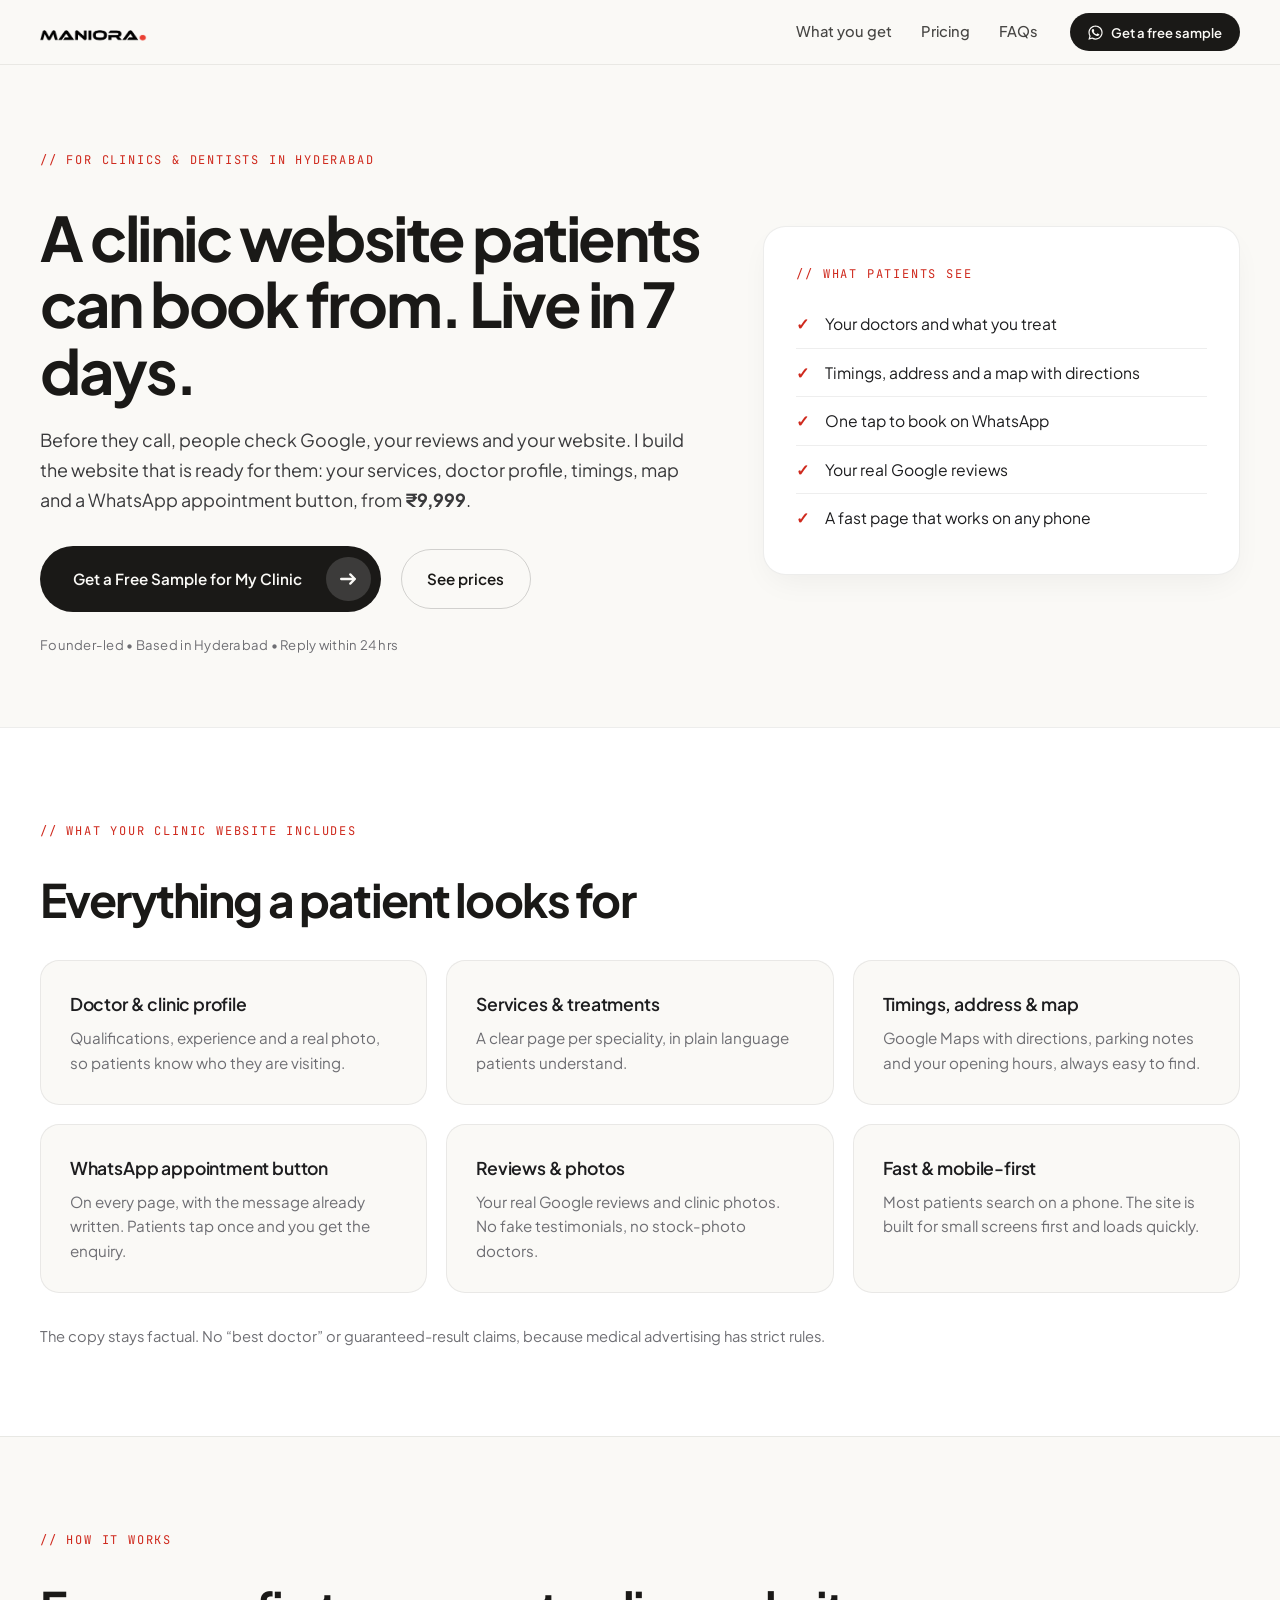
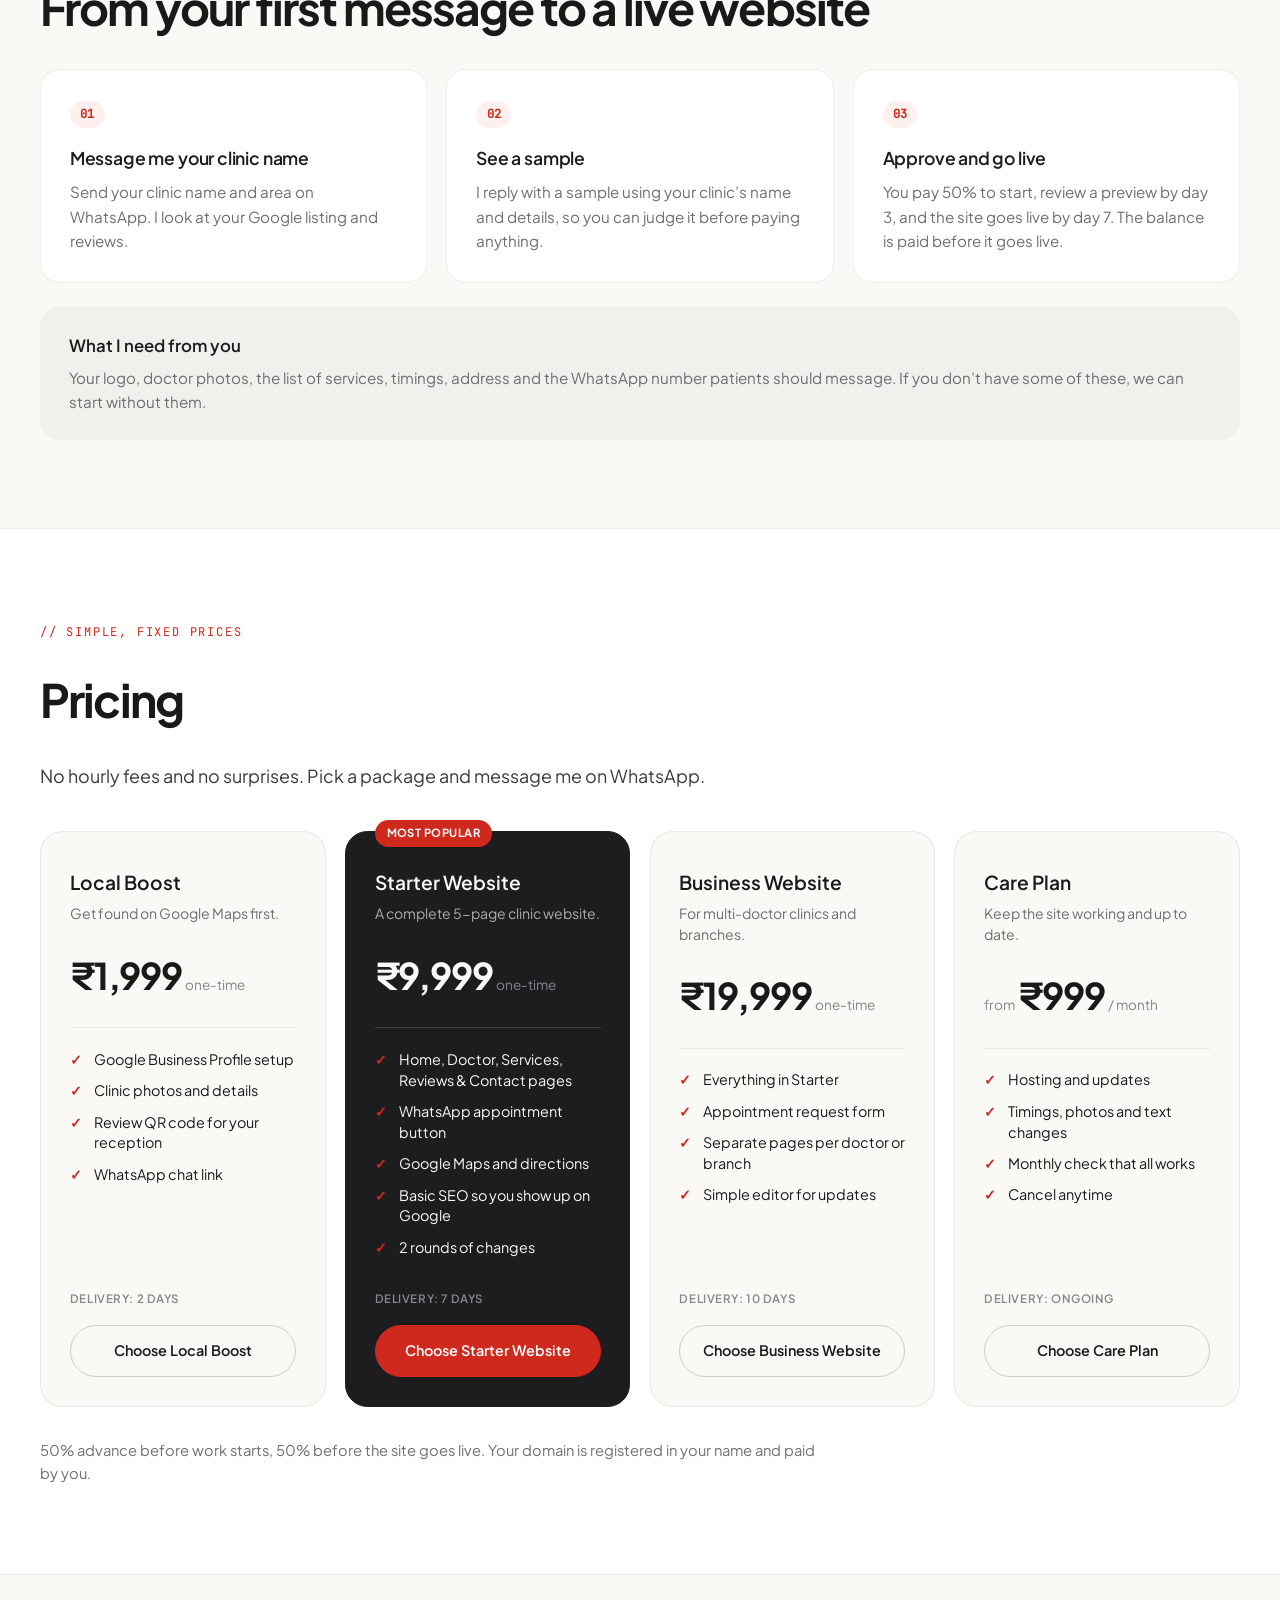
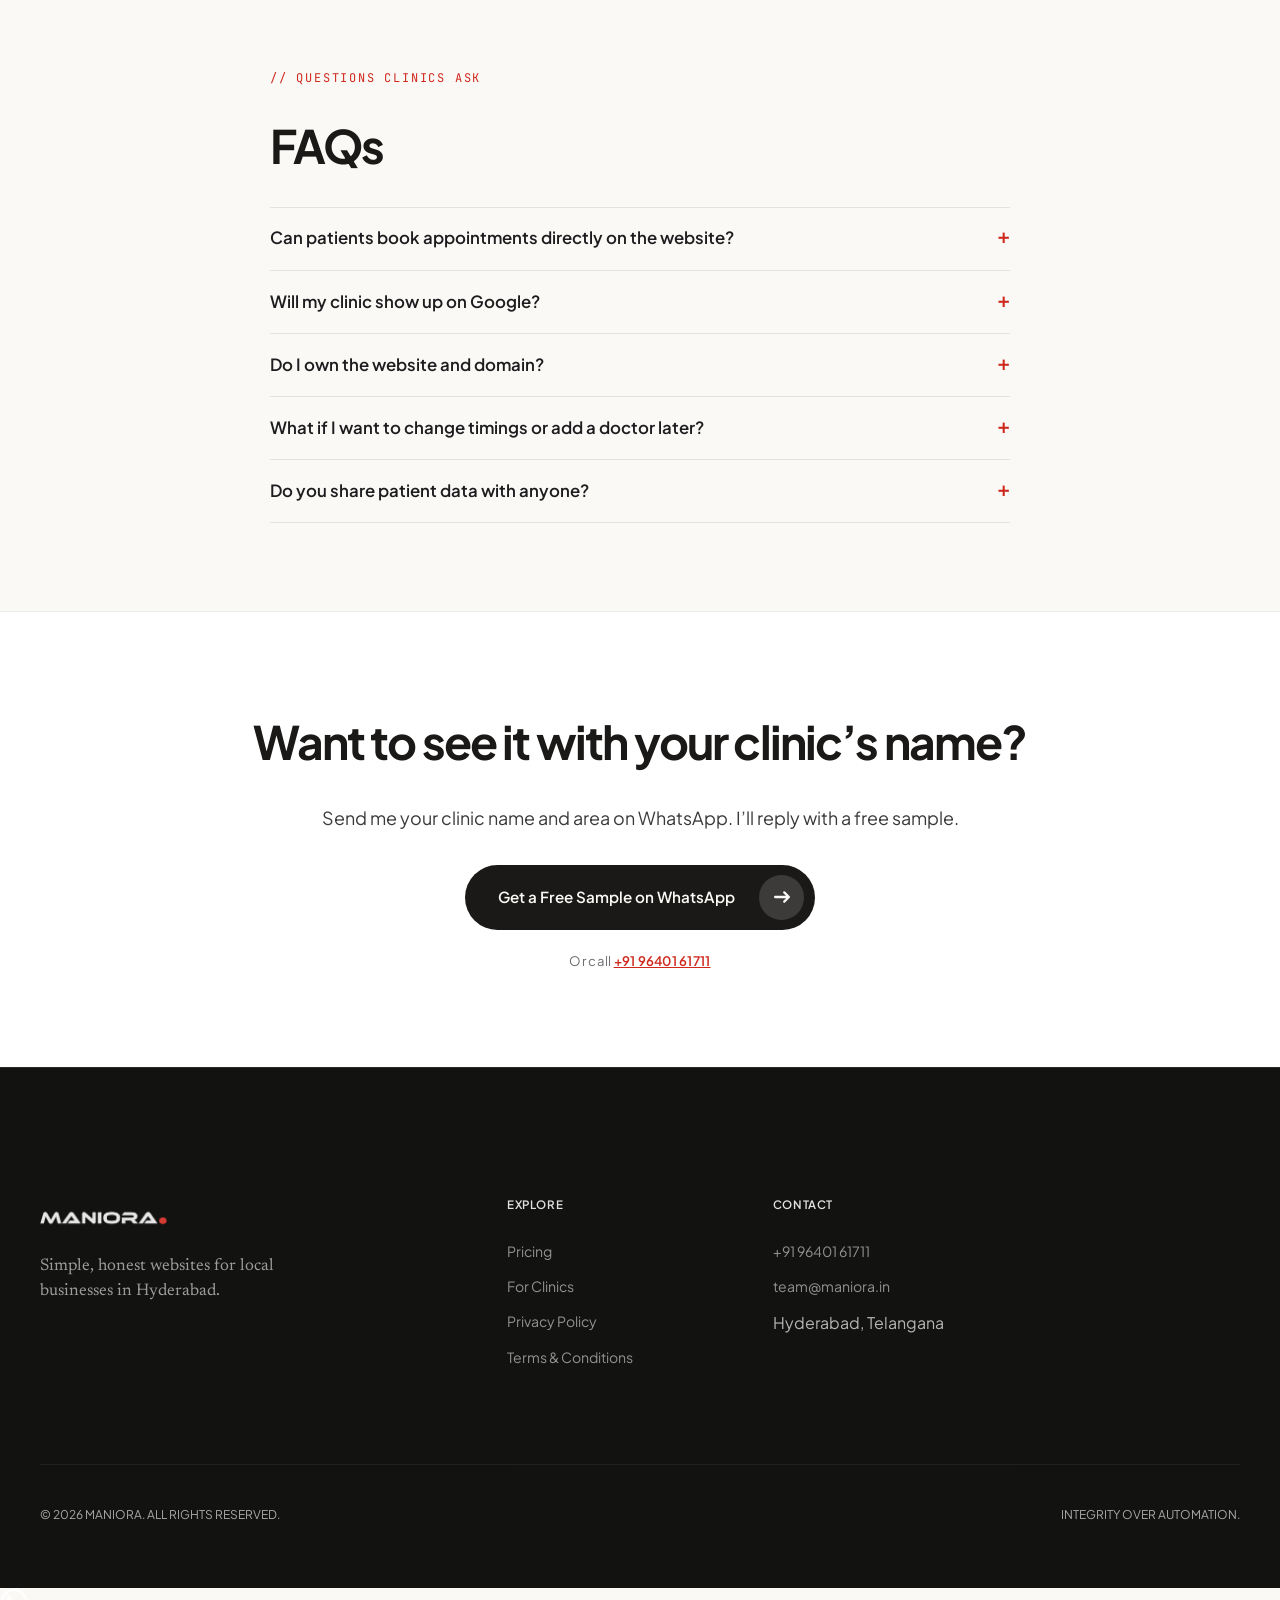
==== clinics/index.html @ dada93dd "Serve privacy, terms, clinics as folder pages so clean URLs work everywhere Co-Authored-By: Claude S" ====
<!DOCTYPE html>
<html lang="en">
<head>
    <meta charset="UTF-8">
    <meta name="viewport" content="width=device-width, initial-scale=1.0">
    <title>Website for Clinics &amp; Dentists in Hyderabad | Maniora</title>
    <meta name="description" content="Mobile-friendly clinic websites for Hyderabad doctors and dentists, live in 7 days from ₹9,999. Services, doctor profile, timings, Google Maps and a WhatsApp appointment button.">
    <meta name="robots" content="index, follow">
    <link rel="canonical" href="https://web.maniora.in/clinics/">
    <meta property="og:title" content="Website for Clinics &amp; Dentists in Hyderabad | Maniora">
    <meta property="og:description" content="Mobile-friendly clinic websites for Hyderabad doctors and dentists, live in 7 days from ₹9,999. Services, doctor profile, timings, Google Maps and a WhatsApp appointment button.">
    <meta property="og:type" content="website">
    <meta property="og:url" content="https://web.maniora.in/clinics/">
    <meta property="og:image" content="https://web.maniora.in/assets/og-image.jpg">
    <meta property="twitter:card" content="summary_large_image">
    <meta name="theme-color" content="#FAF9F6">
    <link rel="manifest" href="/manifest.json">
    <link rel="shortcut icon" href="/assets/favicon.ico" type="image/x-icon">
    <link rel="preload" href="/assets/fonts/plus-jakarta-sans-700.woff2" as="font" type="font/woff2" crossorigin>
    <link rel="preload" href="/assets/fonts/plus-jakarta-sans-400.woff2" as="font" type="font/woff2" crossorigin>
    <link rel="stylesheet" href="/styles.css">

    <!-- Google Tag Manager -->
    <script>(function(w,d,s,l,i){w[l]=w[l]||[];w[l].push({'gtm.start':
    new Date().getTime(),event:'gtm.js'});var f=d.getElementsByTagName(s)[0],
    j=d.createElement(s),dl=l!='dataLayer'?'&l='+l:'';j.async=true;j.src=
    'https://www.googletagmanager.com/gtm.js?id='+i+dl;f.parentNode.insertBefore(j,f);
    })(window,document,'script','dataLayer','GTM-N938F8NB');</script>
    <!-- End Google Tag Manager -->
</head>
<body>
    <!-- Google Tag Manager (noscript) -->
    <noscript><iframe src="https://www.googletagmanager.com/ns.html?id=GTM-N938F8NB"
    height="0" width="0" style="display:none;visibility:hidden"></iframe></noscript>
    <!-- End Google Tag Manager (noscript) -->
    <header class="pg-header">
        <div class="container pg-header-inner">
            <a href="/" class="brand-logo" aria-label="Maniora Homepage"><img src="/assets/logo1.webp" alt="Maniora" class="nav-logo-img" width="130" height="37"></a>
            <nav class="pg-header-links" aria-label="Page"><a href="#includes">What you get</a><a href="#pricing">Pricing</a><a href="#faq">FAQs</a></nav>
            <a href="https://wa.me/919640161711?text=Hi%20Mani%2C%20I%20run%20a%20clinic%20in%20Hyderabad%20and%20I%27d%20like%20a%20free%20sample%20website%20for%20it.%20Clinic%20name%20and%20area%3A%20" target="_blank" rel="noopener" class="pg-wa-btn wa-track" data-wa-loc="header"><svg width="15" height="15" viewBox="0 0 24 24" fill="currentColor" aria-hidden="true"><path d="M17.47 14.38c-.3-.15-1.76-.87-2.03-.97-.27-.1-.47-.15-.67.15-.2.3-.77.97-.94 1.17-.17.2-.35.22-.65.07-.3-.15-1.26-.46-2.4-1.48-.89-.79-1.49-1.77-1.66-2.07-.17-.3-.02-.46.13-.61.13-.13.3-.35.45-.52.15-.17.2-.3.3-.5.1-.2.05-.37-.02-.52-.08-.15-.67-1.61-.92-2.21-.24-.58-.49-.5-.67-.51h-.57c-.2 0-.52.07-.79.37-.27.3-1.04 1.02-1.04 2.48s1.07 2.88 1.21 3.08c.15.2 2.1 3.2 5.08 4.49.71.31 1.26.49 1.69.63.71.23 1.36.2 1.87.12.57-.09 1.76-.72 2.01-1.41.25-.69.25-1.29.17-1.41-.07-.12-.27-.2-.57-.35zM12.05 21.5h-.01a9.4 9.4 0 0 1-4.79-1.31l-.34-.2-3.56.93.95-3.47-.22-.36a9.41 9.41 0 0 1-1.44-5.02c0-5.2 4.23-9.43 9.44-9.43 2.52 0 4.89.98 6.67 2.77a9.37 9.37 0 0 1 2.76 6.67c0 5.2-4.24 9.43-9.44 9.43zm8.03-17.46A11.27 11.27 0 0 0 12.05.72C5.8.72.71 5.8.71 12.06c0 2 .52 3.95 1.52 5.67L.62 23.6l6.02-1.58a11.32 11.32 0 0 0 5.4 1.38h.01c6.25 0 11.34-5.09 11.34-11.34 0-3.03-1.18-5.88-3.31-8.02z"/></svg><span>Get a free sample</span></a>
        </div>
    </header>
    <main>
        <section class="pg-hero">
            <div class="container pg-hero-grid">
                <div>
                    <span class="mono-tag">// FOR CLINICS &amp; DENTISTS IN HYDERABAD</span>
                    <h1 class="display-title pg-h1">A clinic website patients can book from. Live in 7 days.</h1>
                    <p class="pg-lead">Before they call, people check Google, your reviews and your website. I build the website that is ready for them: your services, doctor profile, timings, map and a WhatsApp appointment button, from <strong>₹9,999</strong>.</p>
                    <div class="pg-cta-row">
                        <a href="https://wa.me/919640161711?text=Hi%20Mani%2C%20I%20run%20a%20clinic%20in%20Hyderabad%20and%20I%27d%20like%20a%20free%20sample%20website%20for%20it.%20Clinic%20name%20and%20area%3A%20" target="_blank" rel="noopener" class="btn-primary group wa-track" data-wa-loc="clinics-hero">
                            <span>Get a Free Sample for My Clinic</span>
                            <span class="btn-icon"><svg width="14" height="14" viewBox="0 0 14 14" fill="none" aria-hidden="true"><path d="M1 7H13M9 3L13 7L9 11" stroke="currentColor" stroke-width="2" stroke-linecap="round" stroke-linejoin="round"/></svg></span>
                        </a>
                        <a href="#pricing" class="btn-ghost">See prices</a>
                    </div>
                    <p class="pg-meta">Founder-led &bull; Based in Hyderabad &bull; Reply within 24 hrs</p>
                </div>
                <aside class="pg-hero-card" aria-label="What a patient sees">
                    <span class="mono-tag" style="margin-bottom: 1rem;">// WHAT PATIENTS SEE</span>
                    <ul class="pg-checks">
                        <li>Your doctors and what you treat</li>
                        <li>Timings, address and a map with directions</li>
                        <li>One tap to book on WhatsApp</li>
                        <li>Your real Google reviews</li>
                        <li>A fast page that works on any phone</li>
                    </ul>
                </aside>
            </div>
        </section>

        <section class="pg-section pg-white" id="includes">
            <div class="container">
                <span class="mono-tag">// WHAT YOUR CLINIC WEBSITE INCLUDES</span>
                <h2 class="display-title pg-h2">Everything a patient looks for</h2>
                <div class="pg-grid">
                    <div class="pg-card"><h3>Doctor &amp; clinic profile</h3><p>Qualifications, experience and a real photo, so patients know who they are visiting.</p></div>
                    <div class="pg-card"><h3>Services &amp; treatments</h3><p>A clear page per speciality, in plain language patients understand.</p></div>
                    <div class="pg-card"><h3>Timings, address &amp; map</h3><p>Google Maps with directions, parking notes and your opening hours, always easy to find.</p></div>
                    <div class="pg-card"><h3>WhatsApp appointment button</h3><p>On every page, with the message already written. Patients tap once and you get the enquiry.</p></div>
                    <div class="pg-card"><h3>Reviews &amp; photos</h3><p>Your real Google reviews and clinic photos. No fake testimonials, no stock-photo doctors.</p></div>
                    <div class="pg-card"><h3>Fast &amp; mobile-first</h3><p>Most patients search on a phone. The site is built for small screens first and loads quickly.</p></div>
                </div>
                <p class="pg-note">The copy stays factual. No &ldquo;best doctor&rdquo; or guaranteed-result claims, because medical advertising has strict rules.</p>
            </div>
        </section>

        <section class="pg-section">
            <div class="container">
                <span class="mono-tag">// HOW IT WORKS</span>
                <h2 class="display-title pg-h2">From your first message to a live website</h2>
                <div class="pg-steps">
                    <div class="pg-step"><span class="pg-step-n">01</span><h3>Message me your clinic name</h3><p>Send your clinic name and area on WhatsApp. I look at your Google listing and reviews.</p></div>
                    <div class="pg-step"><span class="pg-step-n">02</span><h3>See a sample</h3><p>I reply with a sample using your clinic&rsquo;s name and details, so you can judge it before paying anything.</p></div>
                    <div class="pg-step"><span class="pg-step-n">03</span><h3>Approve and go live</h3><p>You pay 50% to start, review a preview by day 3, and the site goes live by day 7. The balance is paid before it goes live.</p></div>
                </div>
                <div class="pg-need">
                    <h3>What I need from you</h3>
                    <p>Your logo, doctor photos, the list of services, timings, address and the WhatsApp number patients should message. If you don&rsquo;t have some of these, we can start without them.</p>
                </div>
            </div>
        </section>

        <section class="pg-section pg-white" id="pricing">
            <div class="container">
                <span class="mono-tag">// SIMPLE, FIXED PRICES</span>
                <h2 class="display-title pg-h2">Pricing</h2>
                <p class="pg-lead" style="max-width: 60ch;">No hourly fees and no surprises. Pick a package and message me on WhatsApp.</p>
                <div class="price-grid" style="margin-top: 2.5rem;">
                    <div class="price-card">
                        <h3 class="price-name">Local Boost</h3>
                        <p class="price-tag">Get found on Google Maps first.</p>
                        <div class="price-amount"><span class="price-num">₹1,999</span> <span class="price-per">one-time</span></div>
                        <ul class="price-list"><li>Google Business Profile setup</li><li>Clinic photos and details</li><li>Review QR code for your reception</li><li>WhatsApp chat link</li></ul>
                        <span class="price-delivery">Delivery: 2 days</span>
                        <a href="https://wa.me/919640161711?text=Hi%20Mani%2C%20I%20run%20a%20clinic%20in%20Hyderabad%20and%20I%27m%20interested%20in%20the%20Local%20Boost%20%28%E2%82%B91%2C999%29.%20Clinic%20name%20and%20area%3A%20" target="_blank" rel="noopener" class="price-btn wa-track" data-wa-loc="clinics-local-boost">Choose Local Boost</a>
                    </div>
                    <div class="price-card price-card--hot">
                        <span class="price-badge">Most popular</span><h3 class="price-name">Starter Website</h3>
                        <p class="price-tag">A complete 5-page clinic website.</p>
                        <div class="price-amount"><span class="price-num">₹9,999</span> <span class="price-per">one-time</span></div>
                        <ul class="price-list"><li>Home, Doctor, Services, Reviews &amp; Contact pages</li><li>WhatsApp appointment button</li><li>Google Maps and directions</li><li>Basic SEO so you show up on Google</li><li>2 rounds of changes</li></ul>
                        <span class="price-delivery">Delivery: 7 days</span>
                        <a href="https://wa.me/919640161711?text=Hi%20Mani%2C%20I%20run%20a%20clinic%20in%20Hyderabad%20and%20I%27m%20interested%20in%20the%20Starter%20Website%20%28%E2%82%B99%2C999%29.%20Clinic%20name%20and%20area%3A%20" target="_blank" rel="noopener" class="price-btn wa-track" data-wa-loc="clinics-starter-website">Choose Starter Website</a>
                    </div>
                    <div class="price-card">
                        <h3 class="price-name">Business Website</h3>
                        <p class="price-tag">For multi-doctor clinics and branches.</p>
                        <div class="price-amount"><span class="price-num">₹19,999</span> <span class="price-per">one-time</span></div>
                        <ul class="price-list"><li>Everything in Starter</li><li>Appointment request form</li><li>Separate pages per doctor or branch</li><li>Simple editor for updates</li></ul>
                        <span class="price-delivery">Delivery: 10 days</span>
                        <a href="https://wa.me/919640161711?text=Hi%20Mani%2C%20I%20run%20a%20clinic%20in%20Hyderabad%20and%20I%27m%20interested%20in%20the%20Business%20Website%20%28%E2%82%B919%2C999%29.%20Clinic%20name%20and%20area%3A%20" target="_blank" rel="noopener" class="price-btn wa-track" data-wa-loc="clinics-business-website">Choose Business Website</a>
                    </div>
                    <div class="price-card">
                        <h3 class="price-name">Care Plan</h3>
                        <p class="price-tag">Keep the site working and up to date.</p>
                        <div class="price-amount"><span class="price-from">from</span> <span class="price-num">₹999</span> <span class="price-per">/ month</span></div>
                        <ul class="price-list"><li>Hosting and updates</li><li>Timings, photos and text changes</li><li>Monthly check that all works</li><li>Cancel anytime</li></ul>
                        <span class="price-delivery">Delivery: Ongoing</span>
                        <a href="https://wa.me/919640161711?text=Hi%20Mani%2C%20I%20run%20a%20clinic%20in%20Hyderabad%20and%20I%27m%20interested%20in%20the%20Care%20Plan%20%28%E2%82%B9999%29.%20Clinic%20name%20and%20area%3A%20" target="_blank" rel="noopener" class="price-btn wa-track" data-wa-loc="clinics-care-plan">Choose Care Plan</a>
                    </div>
                </div>
                <p class="pg-note">50% advance before work starts, 50% before the site goes live. Your domain is registered in your name and paid by you.</p>
            </div>
        </section>

        <section class="pg-section" id="faq">
            <div class="container pg-faq-wrap">
                <span class="mono-tag">// QUESTIONS CLINICS ASK</span>
                <h2 class="display-title pg-h2">FAQs</h2>
                <details class="pg-faq"><summary>Can patients book appointments directly on the website?</summary><p>Every package has a WhatsApp appointment button, so patients can message you in one tap. The Business Website also has an appointment request form that sends you the details.</p></details>
                <details class="pg-faq"><summary>Will my clinic show up on Google?</summary><p>The site includes basic SEO and links to your Google Business Profile, which helps. I can&rsquo;t promise a particular ranking, because nobody honestly can.</p></details>
                <details class="pg-faq"><summary>Do I own the website and domain?</summary><p>Yes. The domain is registered in your name, and you own the website content and finished files after full payment.</p></details>
                <details class="pg-faq"><summary>What if I want to change timings or add a doctor later?</summary><p>Small changes are covered by the Care Plan from ₹999 a month. You can also ask for one-off changes, which are quoted upfront.</p></details>
                <details class="pg-faq"><summary>Do you share patient data with anyone?</summary><p>The website doesn&rsquo;t collect patient health information. Appointment messages go to your own WhatsApp. See the <a href="/privacy/">Privacy Policy</a> for details.</p></details>
            </div>
        </section>

        <section class="pg-section pg-cta">
            <div class="container" style="text-align: center;">
                <h2 class="display-title pg-h2" style="margin-left: auto; margin-right: auto;">Want to see it with your clinic&rsquo;s name?</h2>
                <p class="pg-lead" style="margin: 0 auto 2rem auto; max-width: 52ch;">Send me your clinic name and area on WhatsApp. I&rsquo;ll reply with a free sample.</p>
                <a href="https://wa.me/919640161711?text=Hi%20Mani%2C%20I%20run%20a%20clinic%20in%20Hyderabad%20and%20I%27d%20like%20a%20free%20sample%20website%20for%20it.%20Clinic%20name%20and%20area%3A%20" target="_blank" rel="noopener" class="btn-primary group wa-track" data-wa-loc="clinics-bottom">
                    <span>Get a Free Sample on WhatsApp</span>
                    <span class="btn-icon"><svg width="14" height="14" viewBox="0 0 14 14" fill="none" aria-hidden="true"><path d="M1 7H13M9 3L13 7L9 11" stroke="currentColor" stroke-width="2" stroke-linecap="round" stroke-linejoin="round"/></svg></span>
                </a>
                <p class="pg-meta" style="margin-top: 1.2rem;">Or call <a href="tel:+919640161711">+91 96401 61711</a></p>
            </div>
        </section>
    </main>
    <footer class="main-footer pg-footer">
        <div class="container">
            <div class="footer-layout">
                <div class="footer-brand">
                    <a href="/" class="footer-logo-link" aria-label="Maniora Homepage"><img src="/assets/logo2White.webp" alt="Maniora" class="footer-logo-img" width="130" height="37" loading="lazy"></a>
                    <p class="footer-tagline">Simple, honest websites for local businesses in Hyderabad.</p>
                </div>
                <div class="footer-meta">
                    <div class="meta-col">
                        <span class="mono-tag">EXPLORE</span>
                        <a href="/#pricing">Pricing</a>
                        <a href="/clinics/">For Clinics</a>
                        <a href="/privacy/">Privacy Policy</a>
                        <a href="/terms/">Terms &amp; Conditions</a>
                    </div>
                    <div class="meta-col">
                        <span class="mono-tag">CONTACT</span>
                        <a href="tel:+919640161711">+91 96401 61711</a>
                        <a href="mailto:team@maniora.in">team@maniora.in</a>
                        <span style="opacity: 0.7; font-size: inherit;">Hyderabad, Telangana</span>
                    </div>
                </div>
            </div>
            <div class="footer-bottom">
                <span class="font-mono">© 2026 MANIORA. ALL RIGHTS RESERVED.</span>
                <span class="font-mono">INTEGRITY OVER AUTOMATION.</span>
            </div>
        </div>
    </footer>
    <a href="https://wa.me/919640161711?text=Hi%20Mani%2C%20I%20run%20a%20clinic%20in%20Hyderabad%20and%20I%27d%20like%20a%20free%20sample%20website%20for%20it.%20Clinic%20name%20and%20area%3A%20" target="_blank" rel="noopener" class="wa-float wa-track" data-wa-loc="floating" aria-label="Chat with Maniora on WhatsApp">
        <svg width="28" height="28" viewBox="0 0 24 24" fill="#fff" aria-hidden="true"><path d="M17.47 14.38c-.3-.15-1.76-.87-2.03-.97-.27-.1-.47-.15-.67.15-.2.3-.77.97-.94 1.17-.17.2-.35.22-.65.07-.3-.15-1.26-.46-2.4-1.48-.89-.79-1.49-1.77-1.66-2.07-.17-.3-.02-.46.13-.61.13-.13.3-.35.45-.52.15-.17.2-.3.3-.5.1-.2.05-.37-.02-.52-.08-.15-.67-1.61-.92-2.21-.24-.58-.49-.5-.67-.51h-.57c-.2 0-.52.07-.79.37-.27.3-1.04 1.02-1.04 2.48s1.07 2.88 1.21 3.08c.15.2 2.1 3.2 5.08 4.49.71.31 1.26.49 1.69.63.71.23 1.36.2 1.87.12.57-.09 1.76-.72 2.01-1.41.25-.69.25-1.29.17-1.41-.07-.12-.27-.2-.57-.35zM12.05 21.5h-.01a9.4 9.4 0 0 1-4.79-1.31l-.34-.2-3.56.93.95-3.47-.22-.36a9.41 9.41 0 0 1-1.44-5.02c0-5.2 4.23-9.43 9.44-9.43 2.52 0 4.89.98 6.67 2.77a9.37 9.37 0 0 1 2.76 6.67c0 5.2-4.24 9.43-9.44 9.43zm8.03-17.46A11.27 11.27 0 0 0 12.05.72C5.8.72.71 5.8.71 12.06c0 2 .52 3.95 1.52 5.67L.62 23.6l6.02-1.58a11.32 11.32 0 0 0 5.4 1.38h.01c6.25 0 11.34-5.09 11.34-11.34 0-3.03-1.18-5.88-3.31-8.02z"/></svg>
    </a>
    <script src="/script.js"></script>
</body>
</html>
---- styles.css ----
/* --------------------------------------------------
   LOCAL FONTS (@font-face) - ZERO EXTERNAL CDNs
   -------------------------------------------------- */

/* JetBrains Mono */
@font-face {
    font-family: 'JetBrains Mono';
    font-style: italic;
    font-weight: 300;
    font-display: swap;
    src: url('assets/fonts/jetbrains-mono-300-italic.woff2') format('woff2');
}
@font-face {
    font-family: 'JetBrains Mono';
    font-style: normal;
    font-weight: 300;
    font-display: swap;
    src: url('assets/fonts/jetbrains-mono-300.woff2') format('woff2');
}
@font-face {
    font-family: 'JetBrains Mono';
    font-style: normal;
    font-weight: 400;
    font-display: swap;
    src: url('assets/fonts/jetbrains-mono-400.woff2') format('woff2');
}

/* Newsreader */
@font-face {
    font-family: 'Newsreader';
    font-style: italic;
    font-weight: 300;
    font-display: swap;
    src: url('assets/fonts/newsreader-300-italic.woff2') format('woff2');
}
@font-face {
    font-family: 'Newsreader';
    font-style: italic;
    font-weight: 400;
    font-display: swap;
    src: url('assets/fonts/newsreader-400-italic.woff2') format('woff2');
}
@font-face {
    font-family: 'Newsreader';
    font-style: normal;
    font-weight: 300;
    font-display: swap;
    src: url('assets/fonts/newsreader-300.woff2') format('woff2');
}
@font-face {
    font-family: 'Newsreader';
    font-style: normal;
    font-weight: 400;
    font-display: swap;
    src: url('assets/fonts/newsreader-400.woff2') format('woff2');
}
@font-face {
    font-family: 'Newsreader';
    font-style: normal;
    font-weight: 500;
    font-display: swap;
    src: url('assets/fonts/newsreader-500.woff2') format('woff2');
}

/* Plus Jakarta Sans */
@font-face {
    font-family: 'Plus Jakarta Sans';
    font-style: normal;
    font-weight: 300;
    font-display: swap;
    src: url('assets/fonts/plus-jakarta-sans-300.woff2') format('woff2');
}
@font-face {
    font-family: 'Plus Jakarta Sans';
    font-style: normal;
    font-weight: 400;
    font-display: swap;
    src: url('assets/fonts/plus-jakarta-sans-400.woff2') format('woff2');
}
@font-face {
    font-family: 'Plus Jakarta Sans';
    font-style: normal;
    font-weight: 500;
    font-display: swap;
    src: url('assets/fonts/plus-jakarta-sans-500.woff2') format('woff2');
}
@font-face {
    font-family: 'Plus Jakarta Sans';
    font-style: normal;
    font-weight: 600;
    font-display: swap;
    src: url('assets/fonts/plus-jakarta-sans-600.woff2') format('woff2');
}
@font-face {
    font-family: 'Plus Jakarta Sans';
    font-style: normal;
    font-weight: 700;
    font-display: swap;
    src: url('assets/fonts/plus-jakarta-sans-700.woff2') format('woff2');
}

/* Poppins */
@font-face {
    font-family: 'Poppins';
    font-style: normal;
    font-weight: 700;
    font-display: swap;
    src: url('assets/fonts/poppins-700.woff2') format('woff2');
}
@font-face {
    font-family: 'Poppins';
    font-style: normal;
    font-weight: 800;
    font-display: swap;
    src: url('assets/fonts/poppins-800.woff2') format('woff2');
}

/* --------------------------------------------------
   CSS RESET & VARIABLE DECLARATION (DESIGN SYSTEM)
   -------------------------------------------------- */

:root {
    /* Color Palette */
    --color-bg-light: #FAF9F6;       /* Warm Cream */
    --color-text-dark: #1A1917;     /* Deep Charcoal/Espresso */
    --color-bg-dark: #121211;       /* OLED Warm Black */
    --color-text-light: #FAF9F6;
    
    --color-accent: #CF291D;        /* Bright Red Brand Accent */   
    --color-accent-hover: #B3231A;
    --color-border-light: rgba(26, 25, 23, 0.08);
    --color-border-dark: rgba(250, 249, 246, 0.1);
    
    /* Typography */
    --font-sans: 'Plus Jakarta Sans', sans-serif;
    --font-serif: 'Newsreader', serif;
    --font-mono: 'JetBrains Mono', monospace;
    
    /* Animation Easing */
    --ease-editorial: cubic-bezier(0.16, 1, 0.3, 1);
    --duration-editorial: 800ms;
}

html {
    scroll-behavior: smooth;
    scroll-padding-top: 5.5rem;
}

/* Custom Text Selection Highlight */
::selection {
    background-color: rgba(239, 65, 54, 0.15);
    color: var(--color-text-dark);
}
::-moz-selection {
    background-color: rgba(239, 65, 54, 0.15);
    color: var(--color-text-dark);
}

* {
    margin: 0;
    padding: 0;
    box-sizing: border-box;
    -webkit-font-smoothing: antialiased;
    -moz-osx-font-smoothing: grayscale;
}

html {
    scroll-behavior: smooth;
    background-color: var(--color-bg-light);
    color: var(--color-text-dark);
    font-family: var(--font-sans);
    overflow-x: hidden;
    scroll-padding-top: 100px;
}

body {
    overflow-x: hidden;
    min-height: 100dvh;
    line-height: 1.6;
}

/* --------------------------------------------------
   GRAIN TEXTURE OVERLAY (PHYSICAL PAPER FEEL)
   -------------------------------------------------- */
.grain-overlay {
    position: fixed;
    top: 0;
    left: 0;
    width: 100vw;
    height: 100vh;
    z-index: 9999;
    pointer-events: none;
    opacity: 0.035;
    /* film-grain overlay removed: ~3.5% opacity, costly to paint */
    display: none;
}

/* --------------------------------------------------
   HUMAN EDITORIAL DESIGN UTILITIES
   -------------------------------------------------- */
.architect-note {
    font-family: var(--font-serif);
    font-style: italic;
    color: var(--color-accent);
    font-size: 1.05rem;
    line-height: 1.5;
}

/* Simple workflow schematic paths */
.diagram-node {
    fill: #fdfdfb;
    stroke: var(--color-text-dark);
    stroke-width: 1;
}
.diagram-path {
    stroke: var(--color-text-dark);
    stroke-width: 1.2;
    stroke-dasharray: 3 3;
    fill: none;
}
.diagram-path.active {
    stroke: var(--color-accent);
}
.diagram-label {
    font-family: var(--font-sans);
    font-size: 9px;
    fill: var(--color-text-dark);
    opacity: 0.8;
}

/* --------------------------------------------------
   LAYOUT & CONTAINERS (ASYMMETRIC GRID & PACING)
   -------------------------------------------------- */
.container {
    max-width: 1320px;
    width: 100%;
    margin: 0 auto;
    padding: 0 2.5rem;
}

/* Macro Section Padding - Letting the page breathe */
section {
    padding: 5.5rem 0;
    position: relative;
}

.grid-layout {
    display: grid;
    gap: 4rem;
}

/* Typography styles */
.display-title {
    font-family: var(--font-sans);
    font-size: clamp(3.2rem, 7vw, 6rem);
    font-weight: 700;
    line-height: 0.95;
    letter-spacing: -0.04em;
    color: inherit;
    margin-bottom: 2rem;
}

.section-title {
    font-family: var(--font-sans);
    font-size: clamp(2.4rem, 5vw, 4.2rem);
    font-weight: 600;
    line-height: 1.05;
    letter-spacing: -0.03em;
    margin-bottom: 2rem;
}

.section-subtitle {
    font-family: var(--font-serif);
    font-size: clamp(1.2rem, 2vw, 1.6rem);
    line-height: 1.4;
    color: var(--color-accent);
    max-width: 60ch;
    margin-bottom: 3.5rem;
}

.mono-tag {
    display: inline-block;
    font-family: var(--font-mono);
    font-size: 0.75rem;
    font-weight: 500;
    letter-spacing: 0.15em;
    color: var(--color-accent);
    margin-bottom: 1.5rem;
    text-transform: uppercase;
}

/* --------------------------------------------------
   DOUBLE-BEZEL CONTAINER DESIGN (Tactile Hardware)
   -------------------------------------------------- */
.double-bezel {
    background: rgba(26, 25, 23, 0.03);
    border: 1px solid var(--color-border-light);
    border-radius: 2rem;
    padding: 0.5rem;
    display: flex;
    box-shadow: 0 20px 40px -15px rgba(26, 25, 23, 0.03);
}

.inner-core {
    background: rgba(255, 255, 255, 0.75);
    backdrop-filter: blur(16px) saturate(180%);
    -webkit-backdrop-filter: blur(16px) saturate(180%);
    border-radius: calc(2rem - 0.5rem);
    width: 100%;
    padding: 3rem;
    border: 1px solid rgba(255, 255, 255, 0.85);
    box-shadow: inset 0 1px 2px rgba(255, 255, 255, 0.95), 0 16px 40px -10px rgba(26, 25, 23, 0.06);
}

/* Dark mode overrides for bezels */
.dark-theme .double-bezel {
    background: rgba(250, 249, 246, 0.03);
    border: 1px solid var(--color-border-dark);
}

.dark-theme .inner-core {
    background: #181817;
    border: 1px solid rgba(250, 249, 246, 0.05);
    box-shadow: inset 0 1px 0px rgba(250, 249, 246, 0.1);
}

/* --------------------------------------------------
   GLASSMORPHISM & APPLE-STYLE CLEAN CARDS
   -------------------------------------------------- */
.glass-card {
    background: rgba(255, 255, 255, 0.72) !important;
    backdrop-filter: blur(16px) saturate(180%) !important;
    -webkit-backdrop-filter: blur(16px) saturate(180%) !important;
    border: 1px solid rgba(255, 255, 255, 0.85) !important;
    box-shadow: inset 0 1px 1px rgba(255, 255, 255, 0.95), 0 12px 36px -8px rgba(26, 25, 23, 0.05) !important;
    transition: transform 300ms var(--ease-editorial), box-shadow 300ms var(--ease-editorial), border-color 300ms ease !important;
}

.glass-card:hover {
    transform: translateY(-3px) !important;
    box-shadow: inset 0 1px 2px rgba(255, 255, 255, 1), 0 20px 44px -10px rgba(26, 25, 23, 0.09) !important;
    border-color: rgba(239, 65, 54, 0.35) !important;
}

.apple-card {
    background: #FFFFFF !important;
    border: 1px solid rgba(26, 25, 23, 0.07) !important;
    border-radius: 1.5rem !important;
    padding: 2.2rem 2rem !important;
    box-shadow: 0 4px 20px -2px rgba(26, 25, 23, 0.03), 0 1px 3px rgba(26, 25, 23, 0.02) !important;
    transition: transform 300ms var(--ease-editorial), box-shadow 300ms var(--ease-editorial), border-color 300ms ease !important;
}

.apple-card:hover {
    transform: translateY(-4px) !important;
    box-shadow: 0 16px 36px -6px rgba(26, 25, 23, 0.08), 0 2px 6px rgba(26, 25, 23, 0.03) !important;
    border-color: rgba(239, 65, 54, 0.25) !important;
}

.apple-icon-wrap {
    width: 44px;
    height: 44px;
    border-radius: 12px;
    background: rgba(239, 65, 54, 0.07);
    display: inline-flex;
    align-items: center;
    justify-content: center;
    flex-shrink: 0;
}

.capabilities-grid {
    display: grid;
    grid-template-columns: repeat(4, 1fr);
    gap: 1.5rem;
}

@media (max-width: 1024px) {
    .capabilities-grid {
        grid-template-columns: repeat(2, 1fr);
    }
}

@media (max-width: 640px) {
    .capabilities-grid {
        grid-template-columns: 1fr;
    }
}

.nav-island {
    position: fixed;
    top: 1.25rem;
    left: 50%;
    transform: translateX(-50%);
    z-index: 1000;
    width: calc(100% - 5rem);
    max-width: 1320px;
    background: rgba(250, 249, 246, 0.75);
    backdrop-filter: blur(20px) saturate(180%);
    -webkit-backdrop-filter: blur(20px) saturate(180%);
    border: 1px solid rgba(255, 255, 255, 0.85);
    border-radius: 100px;
    padding: 0.6rem 2rem;
    transition: all 400ms var(--ease-editorial);
    box-shadow: inset 0 1px 1px rgba(255, 255, 255, 0.9), 0 8px 32px -4px rgba(26, 25, 23, 0.06);
}

.nav-island.nav-scrolled {
    padding: 0.45rem 1.6rem !important;
    top: 0.75rem !important;
    background: rgba(250, 249, 246, 0.88) !important;
    backdrop-filter: blur(24px) saturate(200%) !important;
    -webkit-backdrop-filter: blur(24px) saturate(200%) !important;
    box-shadow: inset 0 1px 1px rgba(255, 255, 255, 0.95), 0 12px 36px -4px rgba(26, 25, 23, 0.09) !important;
}

.nav-island.nav-scrolled .nav-logo-img {
    height: 25px !important;
}

.nav-island.nav-scrolled .nav-cta-btn {
    padding: 0.45rem 1.1rem !important;
    font-size: 0.78rem !important;
}

.nav-container {
    display: flex;
    justify-content: space-between;
    align-items: center;
    width: 100%;
}

.brand-logo {
    text-decoration: none;
    display: flex;
    align-items: center;
    flex: 1;
    justify-content: flex-start;
}

.nav-logo-img {
    height: 30px;
    width: auto;
    display: block;
    object-fit: contain;
    mix-blend-mode: multiply;
}

.nav-links-desktop {
    display: flex;
    gap: 2.2rem;
    align-items: center;
    justify-content: center;
}

.nav-actions-desktop {
    display: flex;
    align-items: center;
    justify-content: flex-end;
    flex: 1;
}

.nav-links-desktop a {
    text-decoration: none;
    color: var(--color-text-dark);
    font-size: 0.85rem;
    font-weight: 500;
    letter-spacing: 0.01em;
    opacity: 0.65;
    transition: all 200ms var(--ease-editorial);
}

.nav-links-desktop a:hover {
    opacity: 1;
    color: var(--color-accent);
}

.nav-cta-btn {
    background-color: var(--color-text-dark) !important;
    color: var(--color-bg-light) !important;
    padding: 0.5rem 1.25rem !important;
    border-radius: 100px !important;
    font-size: 0.8rem !important;
    font-weight: 600 !important;
    opacity: 1 !important;
    transition: background-color 200ms ease, transform 200ms ease !important;
}

.nav-cta-btn:hover {
    background-color: var(--color-accent) !important;
    color: #FFFFFF !important;
}

/* Hamburger toggle menu */
.nav-toggle {
    background: none;
    border: none;
    cursor: pointer;
    width: 22px;
    height: 13px;
    display: none; /* Hide on desktop */
    flex-direction: column;
    justify-content: space-between;
    padding: 0;
    margin-left: 1.5rem;
    opacity: 0.65;
    transition: opacity 150ms ease;
}

.nav-toggle:hover {
    opacity: 1;
}

.hamburger-line {
    display: block;
    width: 100%;
    height: 1.2px;
    background-color: var(--color-text-dark);
    transition: transform 400ms var(--ease-editorial), opacity 400ms var(--ease-editorial);
}

/* Hamburger state when navigation expanded */
body.nav-active .hamburger-line:nth-child(1) {
    transform: translateY(6px) rotate(45deg);
}

body.nav-active .hamburger-line:nth-child(2) {
    transform: translateY(-5.8px) rotate(-45deg);
}

body.nav-active .nav-island {
    background: transparent;
    border-color: transparent;
    box-shadow: none;
    backdrop-filter: none;
    -webkit-backdrop-filter: none;
}

/* Navigation Expanded Overlay */
.nav-expanded-overlay {
    position: fixed;
    top: 0;
    left: 0;
    width: 100%;
    height: 100%;
    z-index: 990;
    background-color: var(--color-bg-light);
    display: flex;
    align-items: center;
    padding: 6rem;
    opacity: 0;
    pointer-events: none;
    transition: opacity 600ms var(--ease-editorial);
}

body.nav-active .nav-expanded-overlay {
    opacity: 1;
    pointer-events: auto;
}

.expanded-menu-content {
    width: 100%;
    max-width: 1000px;
    margin: 0 auto;
    display: grid;
    grid-template-columns: 1fr 1.5fr;
    gap: 4rem;
    align-items: center;
}

.menu-meta p {
    font-family: var(--font-serif);
    font-size: 1.5rem;
    line-height: 1.4;
    color: var(--color-text-dark);
    margin-top: 1rem;
    opacity: 0.8;
}

.expanded-links {
    list-style: none;
}

.expanded-links li {
    overflow: hidden;
    margin-bottom: 1.2rem;
}

.expanded-links a {
    display: block;
    font-family: var(--font-sans);
    font-weight: 700;
    font-size: clamp(2.2rem, 5vw, 4rem);
    text-decoration: none;
    color: var(--color-text-dark);
    letter-spacing: -0.04em;
    line-height: 1.1;
    transform: translateY(100%);
    opacity: 0;
    transition: transform 600ms var(--ease-editorial), opacity 600ms var(--ease-editorial);
}

body.nav-active .expanded-links a {
    transform: translateY(0);
    opacity: 1;
    transition-delay: calc(var(--index, 1) * 80ms + 100ms);
}

.expanded-links a:hover {
    color: var(--color-accent);
}

.expanded-footer {
    grid-column: span 2;
    display: flex;
    justify-content: space-between;
    border-top: 1px solid var(--color-border-light);
    padding-top: 2rem;
    margin-top: 2rem;
}

/* --------------------------------------------------
   HERO / MANIFESTO SECTION
   -------------------------------------------------- */
.hero-section {
    min-height: auto;
    padding-top: 11rem;
    padding-bottom: 5rem;
}

.hero-grid {
    grid-template-columns: 1.5fr 1fr;
    align-items: center;
    width: 100%;
    max-width: 1320px;
    margin: 0 auto;
    padding: 0 2.5rem;
}

.hero-serif-sub {
    font-family: var(--font-serif);
    font-size: clamp(1.8rem, 3.5vw, 2.6rem);
    line-height: 1.3;
    font-style: italic;
    color: var(--color-text-dark);
    opacity: 0.9;
    margin-bottom: 3.5rem;
    max-width: 28ch;
}

.btn-primary {
    display: inline-flex;
    align-items: center;
    gap: 1.5rem;
    background-color: var(--color-text-dark);
    color: var(--color-bg-light);
    text-decoration: none;
    font-family: var(--font-sans);
    font-weight: 600;
    font-size: 0.95rem;
    padding: 0.6rem 0.6rem 0.6rem 2rem;
    border-radius: 100px;
    border: 1px solid transparent;
    transition: background-color 300ms cubic-bezier(0.16, 1, 0.3, 1), border-color 300ms cubic-bezier(0.16, 1, 0.3, 1);
}

.btn-icon {
    width: 2.8rem;
    height: 2.8rem;
    background: rgba(255, 255, 255, 0.15);
    border-radius: 50%;
    display: flex;
    align-items: center;
    justify-content: center;
    transition: transform 300ms cubic-bezier(0.16, 1, 0.3, 1), background-color 300ms ease;
}

.btn-icon svg {
    width: 16px;
    height: 16px;
    display: block;
}

.btn-primary:hover {
    background-color: #0d0c0b; /* Keep it solid dark/black, no lighter shift */
    border-color: #0d0c0b;
}

.btn-primary:hover .btn-icon {
    transform: translateX(4px) rotate(-45deg); /* Shift right and rotate up-right */
    background-color: var(--color-accent); /* Sage green accent circle inside the dark button */
}

/* Meta memo block */
.meta-card {
    border-left: 2px solid var(--color-text-dark);
    padding-left: 2.5rem;
}

.meta-desc {
    font-size: 1.05rem;
    line-height: 1.7;
    margin-bottom: 2rem;
    color: rgba(26, 25, 23, 0.8);
}

.meta-stats {
    display: flex;
    flex-direction: column;
    gap: 1rem;
    border-top: 1px solid var(--color-border-light);
    padding-top: 1.5rem;
}

.stat-row {
    display: flex;
    justify-content: space-between;
    font-size: 0.9rem;
}

.stat-label {
    opacity: 0.6;
}

.stat-val {
    font-weight: 600;
}

/* --------------------------------------------------
   SECTION 2: EDITORIAL DISCONNECT
   -------------------------------------------------- */
.editorial-section {
    background-color: var(--color-bg-light);
}

.editorial-section.dark-theme {
    background-color: var(--color-bg-dark);
    color: var(--color-text-light);
}

.asymmetric-split {
    display: grid;
    grid-template-columns: 1.2fr 1fr;
    gap: 6rem;
    align-items: start;
}

.editorial-lead {
    font-family: var(--font-serif);
    font-size: clamp(1.8rem, 3.2vw, 2.4rem);
    line-height: 1.35;
    color: inherit;
    font-weight: 300;
}

.right-offset-quote {
    border-top: 1px solid var(--color-border-light);
    padding-top: 3rem;
    margin-top: 2rem;
}

.dark-theme .right-offset-quote {
    border-color: var(--color-border-dark);
}

.pull-quote {
    font-family: var(--font-serif);
    font-size: 2.2rem;
    font-style: italic;
    line-height: 1.3;
    color: var(--color-accent);
    margin-bottom: 1.5rem;
}

.quote-author {
    font-size: 0.8rem;
    letter-spacing: 0.1em;
    opacity: 0.6;
}

/* --------------------------------------------------
   PORTFOLIO CARDS & HOVER MOTION
   -------------------------------------------------- */
.projects-grid {
    display: grid;
    grid-template-columns: repeat(auto-fit, minmax(320px, 1fr));
    gap: 2.5rem;
}

.project-card {
    transition: transform 450ms cubic-bezier(0.16, 1, 0.3, 1), box-shadow 450ms cubic-bezier(0.16, 1, 0.3, 1) !important;
    border-radius: 1.25rem !important;
    padding: 0 !important;
    overflow: hidden;
    background: #FFFFFF;
    border: 1px solid rgba(26, 25, 23, 0.07);
    box-shadow: 0 4px 20px -2px rgba(26, 25, 23, 0.03);
}

.project-card:hover {
    transform: translateY(-6px) !important;
    box-shadow: 0 20px 40px -8px rgba(26, 25, 23, 0.09), 0 2px 6px rgba(26, 25, 23, 0.03) !important;
    border-color: rgba(239, 65, 54, 0.25);
}

.project-image-wrapper {
    overflow: hidden;
    border-radius: 0 !important;
    margin: 0 !important;
    width: 100%;
    background: rgba(26, 25, 23, 0.03);
}

.project-card > a > div:not(.project-image-wrapper),
.project-card > .case-study-details {
    padding-left: 1.5rem;
    padding-right: 1.5rem;
}

.project-card > a > div:not(.project-image-wrapper) {
    padding-top: 1.25rem;
}

.project-card > .case-study-details {
    padding-bottom: 1.5rem;
}

.project-image {
    width: 100%;
    height: auto;
    display: block;
    object-fit: cover;
    transition: transform 600ms cubic-bezier(0.16, 1, 0.3, 1) !important;
}

.project-card:hover .project-image {
    transform: scale(1.035) !important;
}

.project-arrow {
    transition: transform 300ms ease, color 300ms ease;
    display: inline-flex;
}

.project-card:hover .project-arrow {
    transform: translateX(4px);
    color: var(--color-accent);
}

/* Capabilities Grid Layout for Section 2 */
.capabilities-grid {
    display: grid;
    grid-template-columns: repeat(4, 1fr);
    gap: 3rem;
    margin-top: 5rem;
    border-top: 1px solid var(--color-border-light);
    padding-top: 4rem;
}

.capability-item h4,
.capability-item h3 {
    font-family: var(--font-sans);
    font-weight: 700;
    font-size: 0.95rem;
    letter-spacing: -0.01em;
    margin-bottom: 0.8rem;
    color: var(--color-text-dark);
}

.capability-item p {
    font-size: 0.88rem;
    line-height: 1.5;
    opacity: 0.75;
    margin: 0;
}

/* --------------------------------------------------
   SECTION 3: DIAGNOSTIC SECTION
   -------------------------------------------------- */
.diagnostic-section {
    background-color: var(--color-bg-light);
}

.diagnostic-grid {
    grid-template-columns: 1.2fr 1.5fr;
    align-items: center;
    margin-top: 4rem;
}

.bg-image-container {
    padding: 0;
    overflow: hidden;
    display: flex;
    align-items: center;
    justify-content: center;
    background: #EAE8E2;
}

.sketch-image {
    width: 100%;
    height: auto;
    display: block;
    object-fit: cover;
}

.diagnostic-list {
    display: flex;
    flex-direction: column;
    gap: 3.5rem;
}

.diagnostic-item {
    display: flex;
    gap: 2rem;
}

.diag-num {
    font-family: var(--font-mono);
    font-size: 1.1rem;
    color: var(--color-accent);
    font-weight: 600;
    margin-top: 0.3rem;
    white-space: nowrap;
    flex-shrink: 0;
}

.diag-text h3 {
    font-size: 1.4rem;
    font-weight: 600;
    letter-spacing: -0.02em;
    margin-bottom: 0.8rem;
}

.diag-text p {
    font-size: 1rem;
    line-height: 1.6;
    opacity: 0.8;
}


/* --------------------------------------------------
   SECTION 5: REAL BUSINESS TRANSFORMATIONS
   -------------------------------------------------- */
.case-study-layout {
    display: grid;
    grid-template-columns: 1fr 1.2fr;
    gap: 6rem;
    align-items: center;
}

.case-image {
    width: 100%;
    height: auto;
    display: block;
    object-fit: cover;
}

.case-story {
    font-family: var(--font-serif);
    font-size: 1.4rem;
    line-height: 1.5;
    opacity: 0.85;
    margin-bottom: 2.5rem;
}

.case-diff-container {
    display: grid;
    grid-template-columns: 1fr 1fr;
    gap: 2rem;
    border-top: 1px solid var(--color-border-dark);
    padding-top: 2rem;
    margin-bottom: 3rem;
}

.diff-block {
    padding: 1.5rem;
    background: rgba(250, 249, 246, 0.02);
    border: 1px solid rgba(250, 249, 246, 0.05);
    border-radius: 0.5rem;
}

.diff-block.after {
    border-color: rgba(79, 94, 82, 0.3);
    background: rgba(79, 94, 82, 0.05);
}

.diff-label {
    font-size: 0.75rem;
    font-weight: 700;
    display: block;
    margin-bottom: 0.8rem;
    color: var(--color-accent);
}

.diff-desc {
    font-size: 0.95rem;
    line-height: 1.5;
    opacity: 0.75;
}

.case-quote {
    border-left: 2px solid var(--color-accent);
    padding-left: 2rem;
    font-family: var(--font-serif);
    font-size: 1.3rem;
    line-height: 1.4;
    font-style: italic;
    opacity: 0.9;
}

.case-quote cite {
    display: block;
    font-size: 0.75rem;
    letter-spacing: 0.1em;
    font-style: normal;
    margin-top: 0.8rem;
    opacity: 0.6;
}

/* --------------------------------------------------
   SECTION 6: HOW WE WORK (PROTOCOL)
   -------------------------------------------------- */
.protocol-section {
    background-color: var(--color-bg-light);
}

.protocol-split {
    display: grid;
    grid-template-columns: 1.2fr 1fr;
    gap: 6rem;
    align-items: flex-start;
}

.protocol-desc {
    font-size: 1.15rem;
    line-height: 1.7;
    margin-bottom: 3.5rem;
    opacity: 0.8;
}

.protocol-image-wrapper {
    margin-top: 3rem;
}

.protocol-image {
    width: 100%;
    height: auto;
    object-fit: cover;
    display: block;
}

.protocol-steps {
    position: relative;
    padding-left: 40px;
    display: flex;
    flex-direction: column;
    gap: 3.5rem;
}

.protocol-step {
    position: relative;
}

.protocol-timeline-segment {
    position: absolute;
    left: -21px;
    top: 12px;
    bottom: -3.5rem;
    width: 2px;
    background: rgba(26,25,23,0.08);
    z-index: 1;
}

.protocol-step-dot {
    position: absolute;
    left: -29px;
    top: 2px;
    width: 18px;
    height: 18px;
    border-radius: 50%;
    background: var(--color-bg-light);
    border: 2.5px solid var(--color-accent);
    box-shadow: 0 0 0 4px var(--color-bg-light);
    z-index: 2;
}

.protocol-wave-svg {
    display: none;
}

/* Horizontal Wave Timeline on Desktop */
@media (min-width: 1025px) {
    .protocol-split {
        display: flex;
        flex-direction: column;
        gap: 6rem;
        align-items: stretch;
    }
    
    .protocol-intro {
        display: grid;
        grid-template-columns: 1.2fr 1fr;
        gap: 6rem;
        align-items: center;
        width: 100%;
    }
    
    .protocol-steps {
        width: 100%;
        padding-left: 0;
        display: grid;
        grid-template-columns: repeat(4, 1fr);
        gap: 3rem;
        height: auto;
        margin-top: 2rem;
    }
    
    /* Horizontal connecting line across the top of the columns */
    .protocol-steps::before {
        content: '';
        position: absolute;
        left: 9px; /* starts at the center of the first dot */
        right: calc(25% - 9px); /* ends exactly at the center of the last dot */
        top: 9px; /* centered on the 18px dot height */
        height: 1px;
        background: rgba(26, 25, 23, 0.12);
        z-index: 1;
    }
    
    .protocol-timeline-segment {
        display: none !important; /* hide vertical lines */
    }
    
    .protocol-step {
        position: relative;
        width: auto;
        height: auto;
    }
    
    /* Dot aligns with the left edge of each column */
    .protocol-step-dot {
        left: 0;
        top: 0;
        transform: none; /* remove centering transform */
        box-shadow: 0 0 0 4px var(--color-bg-light);
        z-index: 2;
    }
    
    /* Text block sits naturally below the dot */
    .protocol-step-content {
        position: relative;
        left: 0;
        width: 100%;
        transform: none;
        text-align: left;
        background-color: transparent;
        border: none;
        border-radius: 0;
        padding: 0;
        padding-top: 2.2rem; /* offset from the dot */
        box-shadow: none;
        z-index: 3;
    }
    
    .protocol-step-content:hover {
        transform: none;
        box-shadow: none;
    }
    
    .protocol-step-header {
        display: flex;
        flex-direction: row !important;
        align-items: center;
        gap: 1rem !important;
        margin-bottom: 0.6rem !important;
    }
    
    .protocol-step-content p {
        font-size: 0.95rem !important;
        line-height: 1.6 !important;
        opacity: 0.85 !important;
    }

    .protocol-wave-svg {
        display: none !important; /* hide SVG wave */
    }
}

.step-card {
    border-bottom: 1px solid var(--color-border-light);
    padding-bottom: 2.5rem;
    display: flex;
    gap: 1.5rem;
}

.step-card:last-child {
    border-bottom: none;
}

.step-num {
    font-size: 1.3rem;
    color: var(--color-accent);
    font-weight: 600;
}

.step-info h3 {
    font-size: 1.35rem;
    font-weight: 600;
    margin-bottom: 0.8rem;
    letter-spacing: -0.02em;
}

.step-info p {
    font-size: 0.95rem;
    line-height: 1.6;
    opacity: 0.75;
}

/* --------------------------------------------------
   SECTION 6.7: WHY MANIORA — TRUST SIGNALS
   -------------------------------------------------- */
.why-maniora-layout {
    display: grid;
    grid-template-columns: 1fr 1.6fr;
    gap: 6rem;
    align-items: center;
}

.why-maniora-left {
    position: sticky;
    top: 7rem;
}

.why-list {
    list-style: none;
    margin: 0;
    padding: 0;
    display: flex;
    flex-direction: column;
}

.why-item {
    display: flex;
    align-items: center;
    gap: 1.5rem;
    padding: 1.8rem 0;
    border-bottom: 1px solid var(--color-border-light);
}

.why-item:first-child {
    border-top: 1px solid var(--color-border-light);
}

.why-check {
    color: var(--color-accent);
    font-family: var(--font-mono);
    font-size: 1rem;
    font-weight: 700;
    flex-shrink: 0;
    line-height: 1;
    width: 20px;
    text-align: center;
}

.why-item strong {
    display: block;
    font-family: var(--font-sans);
    font-size: 1rem;
    font-weight: 600;
    color: var(--color-text-dark);
    letter-spacing: -0.01em;
    margin-bottom: 0.3rem;
}

.why-item p {
    font-family: var(--font-sans);
    font-size: 0.9rem;
    line-height: 1.5;
    color: rgba(26, 25, 23, 0.55);
    margin: 0;
}

@media (max-width: 768px) {
    .why-maniora-layout {
        grid-template-columns: 1fr;
        gap: 3rem;
    }
    .why-maniora-left {
        position: static;
    }
}

/* --------------------------------------------------
   SECTION 7: CONVERSATIONAL QUESTIONNAIRE
   -------------------------------------------------- */
.form-section {
    background-color: var(--color-bg-light);
}

.form-layout {
    width: 100%;
}

.form-grid-columns {
    display: grid;
    grid-template-columns: 1fr;
    gap: 3rem;
    align-items: start;
}

@media (min-width: 1025px) {
    .form-grid-columns {
        grid-template-columns: 1.3fr 1fr;
    }
}

.form-header {
    text-align: left;
    margin-bottom: 4rem;
}

.form-instructions {
    font-family: var(--font-serif);
    font-size: 1.3rem;
    opacity: 0.75;
}

.form-expectations {
    border-left: 1px solid var(--color-border-light);
    padding-left: 3rem;
}

@media (max-width: 1024px) {
    .form-expectations {
        border-left: none;
        border-top: 1px solid var(--color-border-light);
        padding-left: 0;
        padding-top: 3rem;
    }
}

.form-container .inner-core {
    padding: 4rem;
}

.form-group {
    display: none;
}

.form-group.active {
    display: block;
}

.form-label {
    display: block;
    font-family: var(--font-sans);
    font-size: 1.6rem;
    font-weight: 600;
    line-height: 1.3;
    letter-spacing: -0.02em;
    margin-bottom: 2.5rem;
}

.form-choices {
    display: flex;
    flex-direction: column;
    gap: 1rem;
    margin-bottom: 3rem;
}

.choice-container {
    display: flex;
    align-items: flex-start;
    gap: 1.2rem;
    border: 1px solid var(--color-border-light);
    border-radius: 0.8rem;
    padding: 1.5rem;
    cursor: pointer;
    transition: all 300ms ease;
}

.choice-container input[type="radio"] {
    margin-top: 0.35rem;
    accent-color: var(--color-accent);
}

.choice-text {
    font-size: 1.05rem;
    line-height: 1.4;
    font-weight: 500;
    opacity: 0.8;
}

.choice-container:hover {
    background: rgba(26, 25, 23, 0.02);
    border-color: var(--color-accent);
}

.choice-container:has(input:checked) {
    border-color: var(--color-accent);
    background: rgba(79, 94, 82, 0.05);
}

.form-navigation {
    display: flex;
    justify-content: flex-end;
    gap: 1.5rem;
}

.btn-next, .btn-submit {
    background-color: var(--color-text-dark);
    color: var(--color-bg-light);
    border: none;
    border-radius: 100px;
    padding: 1rem 2.2rem;
    font-family: var(--font-sans);
    font-weight: 600;
    font-size: 0.95rem;
    cursor: pointer;
    transition: all 300ms ease;
}

.btn-next:hover, .btn-submit:hover {
    background-color: var(--color-accent);
}

.btn-prev {
    background: none;
    border: 1px solid var(--color-border-light);
    color: var(--color-text-dark);
    border-radius: 100px;
    padding: 1rem 2.2rem;
    font-family: var(--font-sans);
    font-weight: 600;
    font-size: 0.95rem;
    cursor: pointer;
    transition: all 300ms ease;
}

.btn-prev:hover {
    background: rgba(26, 25, 23, 0.05);
}

/* Question 3 Custom Text inputs */
.form-inputs {
    display: flex;
    flex-direction: column;
    gap: 2rem;
    margin-bottom: 3rem;
}

.input-row {
    display: grid;
    grid-template-columns: 1fr 1fr;
    gap: 2rem;
}

.input-field {
    display: flex;
    flex-direction: column;
    gap: 0.6rem;
}

.field-label {
    font-size: 0.7rem;
    letter-spacing: 0.1em;
    text-transform: uppercase;
    opacity: 0.6;
}

.input-field input, .input-field textarea {
    background: rgba(26, 25, 23, 0.02);
    border: 1px solid var(--color-border-light);
    border-radius: 0.5rem;
    padding: 1rem;
    font-family: var(--font-sans);
    font-size: 1rem;
    color: var(--color-text-dark);
    outline: none;
    transition: border-color 300ms ease;
}

.input-field input:focus, .input-field textarea:focus {
    border-color: var(--color-accent);
    background: #FFFFFF;
}

.form-success-state {
    display: none;
    text-align: center;
    padding: 4rem 2rem;
}

.form-success-state.active {
    display: block;
}

.success-icon {
    font-size: 3rem;
    color: var(--color-accent);
    margin-bottom: 1.5rem;
    display: inline-block;
}

.form-success-state h3 {
    font-size: 1.8rem;
    margin-bottom: 1rem;
}

.form-success-state p {
    font-family: var(--font-serif);
    font-size: 1.2rem;
    opacity: 0.8;
    max-width: 60ch;
    margin: 0 auto;
}

/* --------------------------------------------------
   FOOTER
   -------------------------------------------------- */
.main-footer {
    background-color: var(--color-bg-dark);
    color: var(--color-text-light);
    padding: 8rem 0 4rem 0;
    border-top: 1px solid var(--color-border-dark);
}

.footer-layout {
    display: grid;
    grid-template-columns: 2fr 1fr 1fr 1fr;
    gap: 4rem;
    margin-bottom: 6rem;
}

.footer-logo-link {
    display: inline-block;
    text-decoration: none;
}

.footer-logo-img {
    height: 36px;
    width: auto;
    display: block;
    object-fit: contain;
    opacity: 0.9;
}

.footer-tagline {
    font-family: var(--font-serif);
    font-size: 1.05rem;
    line-height: 1.5;
    opacity: 0.6;
    margin-top: 1rem;
    max-width: 28ch;
}

.footer-meta {
    display: contents; /* Direct columns placement in layout grid */
}

.meta-col {
    display: flex;
    flex-direction: column;
    gap: 0.8rem;
}

.meta-col .mono-tag {
    font-family: var(--font-sans);
    font-size: 0.72rem;
    font-weight: 600;
    letter-spacing: 0.05em;
    text-transform: uppercase;
    color: var(--color-text-light);
    opacity: 0.9;
    margin-bottom: 0.8rem;
}

.meta-col a {
    color: var(--color-text-light);
    text-decoration: none;
    font-size: 0.88rem;
    opacity: 0.55;
    transition: opacity 250ms ease;
}

.meta-col a:hover {
    opacity: 0.95;
}

.meta-col p {
    font-size: 0.88rem;
    opacity: 0.55;
    line-height: 1.5;
}

.footer-bottom {
    display: flex;
    justify-content: space-between;
    align-items: center;
    border-top: 1px solid var(--color-border-dark);
    padding-top: 2.5rem;
    font-size: 0.75rem;
    opacity: 0.65;
}

/* --------------------------------------------------
   SCROLL REVEAL ANIMATIONS (INTERPOLATED GENTLE SPRING)
   -------------------------------------------------- */
.reveal-on-scroll {
    opacity: 0;
    transform: translateY(2rem);
    transition: transform 700ms var(--ease-editorial), opacity 700ms var(--ease-editorial);
}

.reveal-on-scroll.active {
    opacity: 1;
    transform: translateY(0);
}

.fade-in-up {
    opacity: 0;
    transform: translateY(2rem);
    animation: fadeInUp 1.2s var(--ease-editorial) forwards;
}

.delay-150 { animation-delay: 150ms; }
.delay-200 { animation-delay: 200ms; }
.delay-300 { animation-delay: 300ms; }

@keyframes fadeInUp {
    to {
        opacity: 1;
        transform: translateY(0);
    }
}

/* --------------------------------------------------
   RESPONSIVE OVERRIDES (MOBILE COLLAPSE STABILITY)
   -------------------------------------------------- */
@media (max-width: 1024px) {
    section {
        padding: 4.5rem 0;
    }
    
    .nav-links-desktop,
    .nav-actions-desktop {
        display: none !important;
    }
    
    .nav-toggle {
        display: flex;
    }
    
    .hero-grid {
        grid-template-columns: 1fr;
        gap: 3rem;
    }
    
    .meta-card {
        border-left: none;
        border-top: 1px solid var(--color-border-light);
        padding-left: 0;
        padding-top: 2rem;
    }
    
    .asymmetric-split {
        grid-template-columns: 1fr;
        gap: 4rem;
    }
    
    .diagnostic-grid {
        grid-template-columns: 1fr;
        gap: 4rem;
    }
    
    .whiteboard-canvas {
        grid-template-columns: 1fr;
        gap: 3rem;
    }
    
    .case-study-layout {
        grid-template-columns: 1fr;
        gap: 4rem;
    }
    
    .protocol-split {
        grid-template-columns: 1fr;
        gap: 4rem;
    }
    
    .expanded-menu-content {
        grid-template-columns: 1fr;
        gap: 2.5rem;
    }
    
    .menu-meta {
        display: none;
    }
    
    .footer-layout {
        grid-template-columns: 1.2fr 1fr;
        gap: 3.5rem;
    }
    
    .footer-meta {
        display: flex;
        flex-wrap: wrap;
        gap: 3rem;
    }
    
    .capabilities-grid {
        grid-template-columns: 1fr 1fr;
        gap: 2.5rem;
        margin-top: 4rem;
        padding-top: 3rem;
    }
}

@media (max-width: 768px) {
    section {
        padding: 3rem 0;
    }
    
    .container {
        padding: 0 1.5rem;
    }
    
    .nav-island {
        top: 1rem;
        width: calc(100% - 2rem);
        padding: 0.6rem 1.5rem;
    }
    
    .nav-links-desktop {
        display: none;
    }
    
    .double-bezel {
        border-radius: 1.5rem;
        padding: 0.35rem;
    }
    
    .inner-core {
        border-radius: calc(1.5rem - 0.35rem);
        padding: 1.8rem;
    }
    
    .input-row {
        grid-template-columns: 1fr;
    }
    
    .footer-layout {
        grid-template-columns: 1fr;
        gap: 3.5rem;
    }
    
    .footer-meta {
        display: flex;
        flex-direction: column;
        gap: 2.5rem;
    }
    
    .footer-bottom {
        flex-direction: column;
        gap: 1.5rem;
        text-align: center;
    }
    
    .capabilities-grid {
        grid-template-columns: 1fr;
        gap: 2rem;
    }
}

/* --------------------------------------------------
   SELECTED WORK GRID
   -------------------------------------------------- */
.projects-grid {
    display: grid;
    grid-template-columns: repeat(3, 1fr);
    gap: 2.5rem;
}

.project-card {
    text-decoration: none;
    color: inherit;
    display: block;
}

.project-image-wrapper {
    position: relative;
    border-radius: 4px;
    border: 1px solid var(--color-border-light);
    overflow: hidden;
    margin-bottom: 1.5rem;
    aspect-ratio: 4/3;
    background: #ffffff;
}

.project-image {
    width: 100%;
    height: 100%;
    object-fit: cover;
    transition: transform 500ms var(--ease-editorial);
}

.project-info {
    display: flex;
    flex-direction: column;
    gap: 0.4rem;
}

.project-title {
    font-family: var(--font-sans);
    font-weight: 600;
    font-size: 1.15rem;
    margin: 0;
    letter-spacing: -0.01em;
}

.project-arrow {
    transition: transform 300ms var(--ease-editorial), color 300ms ease;
    display: inline-flex;
    align-items: center;
}

.project-card:hover .project-image {
    transform: scale(1.03);
}

.project-card:hover .project-arrow {
    transform: translateX(4px) rotate(-45deg);
    color: var(--color-accent);
}

@media (max-width: 1024px) {
    .projects-grid {
        grid-template-columns: repeat(2, 1fr);
        gap: 2rem;
    }
}

@media (max-width: 768px) {
    .projects-grid {
        grid-template-columns: 1fr;
        gap: 2.5rem;
    }
}

/* --------------------------------------------------
   PROJECT METRICS BADGES
   -------------------------------------------------- */
.project-metrics {
    display: flex;
    flex-wrap: wrap;
    gap: 0.4rem;
    margin-bottom: 1rem;
}

.metric-badge {
    font-family: var(--font-mono);
    font-size: 0.65rem;
    font-weight: 600;
    text-transform: uppercase;
    color: var(--color-accent);
    background: rgba(239, 65, 54, 0.05);
    border: 1px solid rgba(239, 65, 54, 0.15);
    padding: 0.25rem 0.55rem;
    border-radius: 2px;
    letter-spacing: 0.02em;
}



@media (max-width: 768px) {
    .faq-grid {
        grid-template-columns: 1fr !important;
        gap: 2.5rem !important;
    }
}

@media (max-width: 768px) {
    .hero-brand-bar {
        flex-direction: column !important;
        align-items: center !important;
        text-align: center !important;
        gap: 1.5rem !important;
        margin-top: 3.5rem !important;
    }
    .hero-brand-bar .brand-logos {
        justify-content: center !important;
        gap: 2rem !important;
    }
}

/* --------------------------------------------------
   LOGO MARQUEE
   -------------------------------------------------- */
.logo-marquee-container {
    display: flex;
    align-items: center;
    gap: 2.5rem;
    flex-grow: 1;
    overflow: hidden;
    width: 100%;
}

.logo-marquee-track {
    overflow: hidden;
    display: flex;
    user-select: none;
    gap: 4rem;
    width: 100%;
    mask-image: linear-gradient(to right, transparent, #000 15%, #000 85%, transparent);
    -webkit-mask-image: linear-gradient(to right, transparent, #000 15%, #000 85%, transparent);
}

.logo-marquee-group {
    flex-shrink: 0;
    display: flex;
    align-items: center;
    justify-content: space-around;
    gap: 4rem;
    min-width: 100%;
    animation: scroll-marquee 30s linear infinite;
}

@keyframes scroll-marquee {
    0% {
        transform: translateX(0%);
    }
    100% {
        transform: translateX(-100%);
    }
}

.logo-4kmedia-wrap {
    display: flex;
    align-items: center;
    opacity: 0.88;
    transition: all 0.3s ease;
    flex-shrink: 0;
}

.logo-4kmedia-wrap:hover {
    opacity: 1;
}

.logo-4kmedia-wrap .text-4kmedia {
    font-family: 'Poppins', 'Helvetica Neue', Helvetica, Arial, sans-serif;
    font-size: 1.7rem;
    font-weight: 800;
    letter-spacing: 0.06em;
    color: var(--color-text-dark);
    text-transform: uppercase;
}

.logo-marquee-group img {
    height: 54px;
    width: auto;
    max-width: 190px;
    object-fit: contain;
    filter: grayscale(100%);
    opacity: 0.85;
    transition: all 0.3s ease;
    flex-shrink: 0;
}

.logo-marquee-group img:hover {
    filter: grayscale(0%) !important;
    opacity: 1 !important;
}

/* Individual logo adjustments for visual balance & crisp contrast */
.logo-marquee-group img.logo-kahani {
    height: 56px;
    opacity: 0.88;
}

.logo-marquee-group img.logo-pixelfable {
    height: 110px;
    filter: invert(1) grayscale(100%) contrast(1.4);
    opacity: 0.88;
    mix-blend-mode: multiply;
}

.logo-marquee-group img.logo-pixelfable:hover {
    filter: invert(1) grayscale(0%) !important;
    opacity: 1 !important;
}

.logo-marquee-group img.logo-nwellness {
    height: 64px;
    filter: grayscale(100%);
    opacity: 0.90;
}

.logo-marquee-group img.logo-nwellness:hover {
    filter: grayscale(0%) !important;
    opacity: 1 !important;
}

@media (max-width: 768px) {
    .logo-marquee-container {
        flex-direction: column !important;
        align-items: center !important;
        gap: 1rem !important;
    }
    .logo-marquee-group img {
        height: 38px;
    }
    .logo-marquee-group img.logo-kahani {
        height: 38px;
    }
    .logo-marquee-group img.logo-pixelfable {
        height: 76px;
    }
    .logo-marquee-group img.logo-nwellness {
        height: 44px;
    }
    .logo-4kmedia-wrap .text-4kmedia {
        font-size: 1.25rem;
    }
}

/* Comparison Table Styling */
.comparison-table {
    display: flex;
    flex-direction: column;
    width: 100%;
    border-top: 2px solid var(--color-text-dark);
    margin-bottom: 5rem;
}

.comparison-row {
    display: grid;
    grid-template-columns: 1fr 1fr;
    gap: 3rem;
    padding: 1.4rem 0;
    border-bottom: 1px solid var(--color-border-light);
    align-items: center;
}

.comparison-row.header {
    padding: 1rem 0;
    border-bottom: 2px solid var(--color-text-dark);
}

.comparison-row.header .col-left {
    font-size: 0.82rem;
    font-weight: 700;
    text-transform: uppercase;
    letter-spacing: 0.06em;
    opacity: 0.75;
}

.comparison-row.header .col-right {
    font-size: 0.82rem;
    font-weight: 700;
    text-transform: uppercase;
    letter-spacing: 0.06em;
    color: var(--color-accent);
}

.comparison-row .col-left {
    font-size: 0.98rem;
    color: var(--color-text-dark);
    opacity: 0.75;
    display: flex;
    align-items: center;
    gap: 0.75rem;
}

.comparison-row .col-right {
    font-size: 1rem;
    font-weight: 600;
    color: var(--color-text-dark);
    display: flex;
    align-items: center;
    gap: 0.75rem;
}

.cross-icon {
    color: #ef4444;
    font-weight: bold;
    background: rgba(239, 68, 68, 0.09);
    width: 22px;
    height: 22px;
    border-radius: 50%;
    display: inline-flex;
    align-items: center;
    justify-content: center;
    font-size: 0.72rem;
    flex-shrink: 0;
}

.check-icon {
    color: #22c55e;
    font-weight: bold;
    background: rgba(34, 197, 94, 0.12);
    width: 22px;
    height: 22px;
    border-radius: 50%;
    display: inline-flex;
    align-items: center;
    justify-content: center;
    font-size: 0.72rem;
    flex-shrink: 0;
}

.faq-layout-grid {
    display: grid;
    grid-template-columns: 1fr 1.6fr;
    gap: 4rem;
    align-items: start;
}

/* FAQ Accordion Styling */
.faq-grid {
    display: grid;
    grid-template-columns: 1fr 1fr;
    gap: 0 5rem;
    margin-top: 3rem;
}

.faq-item {
    border-bottom: 1px solid var(--color-border-light);
    padding: 1.8rem 0;
    transition: all 0.3s ease;
}

.faq-question {
    font-size: 1.25rem;
    font-weight: 600;
    margin: 0;
    color: var(--color-text-dark);
    letter-spacing: -0.01em;
    display: flex;
    align-items: center;
    gap: 0.6rem;
    line-height: 1.35;
    cursor: pointer;
    user-select: none;
    transition: color 0.2s ease;
}

.faq-question:hover {
    color: var(--color-accent);
}

.faq-question .q-tag {
    color: var(--color-accent);
    font-family: var(--font-mono);
    font-size: 0.85rem;
    white-space: nowrap;
    flex-shrink: 0;
    line-height: 1;
}

.faq-icon-wrap {
    margin-left: auto;
    display: inline-flex;
    align-items: center;
    justify-content: center;
    width: 20px;
    height: 20px;
    color: var(--color-accent);
    transition: transform 0.35s cubic-bezier(0.4, 0, 0.2, 1);
    margin-top: 0.2rem;
    flex-shrink: 0;
}

.faq-item.active .faq-icon-wrap {
    transform: rotate(45deg);
}

.faq-answer {
    max-height: 0;
    overflow: hidden;
    opacity: 0;
    transition: max-height 0.35s cubic-bezier(0.4, 0, 0.2, 1), opacity 0.3s ease;
}

.faq-answer-inner {
    padding: 1rem 0 0 2rem;
    font-size: 1rem;
    line-height: 1.65;
    color: rgba(26, 25, 23, 0.85);
    margin: 0;
}

@media (max-width: 768px) {
    .faq-grid {
        grid-template-columns: 1fr;
    }
    .faq-item {
        padding: 1.2rem 0;
    }
    .editorial-section,
    .protocol-section,
    .faq-section,
    .form-section {
        padding: 5.5rem 0 4rem 0 !important;
    }
    .hero-section {
        padding-top: 7rem !important;
        padding-bottom: 3.5rem !important;
    }
    .hero-grid {
        grid-template-columns: 1fr !important;
        gap: 3rem !important;
    }
    .hero-brand-bar {
        margin-top: 3rem !important;
        padding: 1.5rem 1.25rem 0 1.25rem !important;
    }
    .nav-island {
        width: calc(100% - 2rem) !important;
        top: 0.8rem !important;
        padding: 0.5rem 1.25rem !important;
    }
    .apple-card {
        padding: 1.6rem 1.4rem !important;
        border-radius: 1.25rem !important;
    }
    .project-card > a > div:not(.project-image-wrapper),
    .project-card > .case-study-details {
        padding-left: 1.25rem !important;
        padding-right: 1.25rem !important;
    }
    .faq-question {
        font-size: 1.1rem;
    }
    .faq-answer-inner {
        padding-left: 1.5rem;
        font-size: 0.95rem;
    }
    .comparison-table {
        margin-bottom: 3.5rem;
    }
    .comparison-row {
        grid-template-columns: 1fr 1fr;
        gap: 1rem;
        padding: 1.1rem 0;
        align-items: start;
    }
    .comparison-row .col-left, 
    .comparison-row .col-right {
        font-size: 0.85rem;
        gap: 0.45rem;
        line-height: 1.35;
        align-items: start;
    }
    .cross-icon, .check-icon {
        margin-top: 0.12rem;
        width: 18px;
        height: 18px;
        font-size: 0.65rem;
    }
    .faq-layout-grid {
        display: flex !important;
        flex-direction: column !important;
        gap: 3rem !important;
    }
}

@media (max-width: 768px) {
    .nav-island {
        top: 0.75rem;
        width: calc(100% - 2rem);
        padding: 0.5rem 1.25rem;
    }
}


/* Stack name + phone fields on small phones */
@media (max-width: 600px) {
    .input-row { grid-template-columns: 1fr !important; }
}

/* ==================================================
   UI REFRESH (Nov 2026): pricing cards, CTAs, avatars
   ================================================== */
.nav-cta-btn { display: inline-flex !important; align-items: center; gap: 0.45rem; text-decoration: none !important; }
.cta-container { display: flex; flex-wrap: wrap; align-items: center; gap: 0.9rem 1.2rem; }
.btn-ghost {
    display: inline-flex; align-items: center; padding: 1.05rem 1.6rem; border-radius: 100px;
    border: 1.5px solid rgba(26,25,23,0.18); color: var(--color-text-dark); font-weight: 600;
    font-size: 0.95rem; text-decoration: none; transition: border-color 200ms ease, background 200ms ease;
}
.btn-ghost:hover { border-color: var(--color-text-dark); background: rgba(26,25,23,0.04); }

.t-avatar {
    width: 40px; height: 40px; border-radius: 50%; flex-shrink: 0; display: inline-flex;
    align-items: center; justify-content: center; font-weight: 700; font-size: 0.85rem;
    color: var(--color-accent); background: rgba(239,65,54,0.1);
}
#testimonials .apple-card { background: var(--color-bg-light); }

.price-grid { display: grid; grid-template-columns: repeat(4, 1fr); gap: 1.2rem; align-items: stretch; }
.price-card {
    position: relative; display: flex; flex-direction: column; padding: 2.2rem 1.8rem 1.8rem;
    border-radius: 1.4rem; background: var(--color-bg-light); border: 1px solid rgba(26,25,23,0.08);
    transition: transform 250ms ease, box-shadow 250ms ease;
}
.price-card:hover { transform: translateY(-4px); box-shadow: 0 18px 40px -12px rgba(0,0,0,0.12); }
.price-card--hot { background: #1d1d1f; border-color: #1d1d1f; color: #FAF9F6; }
.price-badge {
    position: absolute; top: -0.75rem; left: 1.8rem; background: var(--color-accent); color: #fff;
    font-size: 0.7rem; font-weight: 700; letter-spacing: 0.04em; text-transform: uppercase;
    padding: 0.3rem 0.75rem; border-radius: 100px;
}
.price-name { font-size: 1.2rem; font-weight: 600; margin: 0 0 0.35rem; color: inherit; }
.price-tag { font-size: 0.88rem; line-height: 1.45; margin: 0 0 1.4rem; color: #6e6e73; }
.price-card--hot .price-tag { color: rgba(250,249,246,0.65); }
.price-amount { margin-bottom: 1.4rem; }
.price-num { font-size: 2.3rem; font-weight: 700; letter-spacing: -0.03em; }
.price-per, .price-from { font-size: 0.85rem; color: #86868b; }
.price-list { list-style: none; padding: 1.3rem 0 0; margin: 0 0 1.4rem; border-top: 1px solid rgba(26,25,23,0.08); flex-grow: 1; }
.price-card--hot .price-list { border-top-color: rgba(250,249,246,0.15); }
.price-list li { position: relative; padding-left: 1.5rem; font-size: 0.9rem; line-height: 1.45; margin-bottom: 0.65rem; }
.price-list li::before { content: "✓"; position: absolute; left: 0; color: var(--color-accent); font-weight: 700; }
.price-delivery { font-size: 0.72rem; font-weight: 600; text-transform: uppercase; letter-spacing: 0.05em; color: #86868b; margin-bottom: 1rem; }
.price-btn {
    display: block; text-align: center; padding: 0.85rem 1rem; border-radius: 100px; font-weight: 600;
    font-size: 0.9rem; text-decoration: none; color: var(--color-text-dark);
    border: 1.5px solid rgba(26,25,23,0.2); transition: all 200ms ease;
}
.price-btn:hover { border-color: var(--color-text-dark); }
.price-card--hot .price-btn { background: var(--color-accent); border-color: var(--color-accent); color: #fff; }
.price-card--hot .price-btn:hover { filter: brightness(1.08); }

@media (max-width: 1100px) { .price-grid { grid-template-columns: repeat(2, 1fr); row-gap: 2rem; } }
@media (max-width: 640px) {
    .price-grid { grid-template-columns: 1fr; }
    /* Compact hero proof cards on phones so the work section comes sooner */
    .hero-meta-block .apple-card { padding: 1rem 1.2rem !important; }
    .hero-meta-block .apple-card p { display: none; }
    .hero-meta-block .apple-card > div { margin-bottom: 0 !important; }
    .hero-meta-block > div { gap: 0.6rem !important; }
    .btn-ghost { width: 100%; justify-content: center; }
}

@media (max-width: 640px) {
    .main-footer { padding-bottom: 6rem; }
}
.wa-float:focus-visible, .btn-ghost:focus-visible, .price-btn:focus-visible { outline: 3px solid #1d1d1f; outline-offset: 3px; }

/* ==================================================
   SECONDARY PAGES: header, legal pages, clinics page
   ================================================== */
.pg-header { position: sticky; top: 0; z-index: 100; background: rgba(250,249,246,0.94); backdrop-filter: blur(10px); -webkit-backdrop-filter: blur(10px); border-bottom: 1px solid var(--color-border-light); }
.pg-header-inner { display: flex; align-items: center; justify-content: space-between; gap: 1rem; padding-top: 0.8rem; padding-bottom: 0.8rem; }
.pg-header .nav-logo-img { height: 30px; width: auto; display: block; }
.pg-header-links { display: flex; gap: 1.8rem; margin-left: auto; margin-right: 1rem; }
.pg-header-links a { color: var(--color-text-dark); text-decoration: none; font-size: 0.92rem; font-weight: 500; opacity: 0.8; }
.pg-header-links a:hover { opacity: 1; }
.pg-wa-btn { display: inline-flex; align-items: center; gap: 0.45rem; background: var(--color-text-dark); color: var(--color-bg-light); padding: 0.55rem 1.15rem; border-radius: 100px; font-size: 0.82rem; font-weight: 600; text-decoration: none; transition: background-color 200ms ease; white-space: nowrap; }
.pg-wa-btn:hover { background: var(--color-accent); color: #fff; }
@media (max-width: 720px) { .pg-header-links { display: none; } }

.legal { padding: 5rem 0 6rem; }
.legal-inner { max-width: 820px; }
.legal .mono-tag { margin-bottom: 1rem; }
.legal-updated { font-size: 0.85rem; color: #6e6e73; margin: 0 0 1.5rem; }
.legal-lead { font-size: 1.1rem; line-height: 1.65; color: #3a3a3c; margin: 0 0 2.5rem; }
.legal-sec { margin-bottom: 2.2rem; }
.legal-sec h2 { font-size: 1.25rem; font-weight: 600; letter-spacing: -0.01em; margin: 0 0 0.7rem; color: #1d1d1f; }
.legal-sec p, .legal-sec li { font-size: 1rem; line-height: 1.7; color: #3a3a3c; }
.legal-sec p { margin: 0 0 0.8rem; }
.legal-sec ul { margin: 0.4rem 0 0.8rem; padding-left: 1.3rem; }
.legal-sec li { margin-bottom: 0.5rem; }
.legal a, .pg-meta a, .pg-faq a { color: var(--color-accent); font-weight: 600; }

.pg-hero { padding: 5rem 0 4.5rem; }
.pg-hero-grid { display: grid; grid-template-columns: 1.4fr 1fr; gap: 3.5rem; align-items: center; }
.pg-h1 { font-size: clamp(2.3rem, 4.8vw, 3.9rem); line-height: 1.08; margin: 0.6rem 0 1.4rem; }
.pg-h2 { font-size: clamp(1.9rem, 3.6vw, 2.9rem); line-height: 1.12; margin: 0.5rem 0 2.2rem; }
.pg-lead { font-size: 1.12rem; line-height: 1.65; color: #3a3a3c; margin: 0 0 2rem; max-width: 56ch; }
.pg-cta-row { display: flex; flex-wrap: wrap; align-items: center; gap: 0.9rem 1.2rem; }
.pg-meta { font-size: 0.82rem; color: #6e6e73; margin: 1.4rem 0 0; letter-spacing: 0.02em; }
.pg-hero-card { background: #fff; border: 1px solid rgba(26,25,23,0.08); border-radius: 1.4rem; padding: 2rem; box-shadow: 0 12px 32px -8px rgba(0,0,0,0.06); }
.pg-checks { list-style: none; margin: 0; padding: 0; }
.pg-checks li { position: relative; padding: 0.7rem 0 0.7rem 1.8rem; border-top: 1px solid rgba(26,25,23,0.07); font-size: 0.98rem; color: #1d1d1f; }
.pg-checks li:first-child { border-top: 0; }
.pg-checks li::before { content: "✓"; position: absolute; left: 0; color: var(--color-accent); font-weight: 700; }
.pg-section { padding: 5.5rem 0; border-top: 1px solid var(--color-border-light); }
.pg-white { background: #fff; }
.pg-grid { display: grid; grid-template-columns: repeat(3, 1fr); gap: 1.2rem; }
.pg-card { background: var(--color-bg-light); border: 1px solid rgba(26,25,23,0.07); border-radius: 1.2rem; padding: 1.8rem; }
.pg-card h3, .pg-step h3 { font-size: 1.1rem; font-weight: 600; margin: 0 0 0.5rem; color: #1d1d1f; letter-spacing: -0.01em; }
.pg-card p, .pg-step p, .pg-need p { font-size: 0.95rem; line-height: 1.6; color: #6e6e73; margin: 0; }
.pg-note { font-size: 0.92rem; line-height: 1.6; color: #6e6e73; margin: 2rem 0 0; max-width: 72ch; }
.pg-steps { display: grid; grid-template-columns: repeat(3, 1fr); gap: 1.2rem; }
.pg-step { background: #fff; border: 1px solid rgba(26,25,23,0.07); border-radius: 1.2rem; padding: 1.8rem; }
.pg-step-n { display: inline-block; font-family: var(--font-mono); font-size: 0.75rem; font-weight: 600; color: var(--color-accent); background: rgba(239,65,54,0.08); padding: 0.25rem 0.65rem; border-radius: 100px; margin-bottom: 1rem; }
.pg-need { margin-top: 1.5rem; padding: 1.6rem 1.8rem; border-radius: 1.2rem; background: rgba(26,25,23,0.04); }
.pg-need h3 { font-size: 1.05rem; font-weight: 600; margin: 0 0 0.4rem; color: #1d1d1f; }
.pg-faq-wrap { max-width: 820px; }
.pg-faq { border-top: 1px solid rgba(26,25,23,0.1); padding: 1.1rem 0; }
.pg-faq:last-of-type { border-bottom: 1px solid rgba(26,25,23,0.1); }
.pg-faq summary { cursor: pointer; font-size: 1.05rem; font-weight: 600; color: #1d1d1f; list-style: none; display: flex; justify-content: space-between; gap: 1rem; }
.pg-faq summary::-webkit-details-marker { display: none; }
.pg-faq summary::after { content: "+"; color: var(--color-accent); font-size: 1.3rem; line-height: 1; }
.pg-faq[open] summary::after { content: "–"; }
.pg-faq p { margin: 0.8rem 0 0; font-size: 0.97rem; line-height: 1.65; color: #3a3a3c; }
.pg-cta { background: #fff; padding: 6rem 0; }
@media (max-width: 960px) { .pg-hero-grid { grid-template-columns: 1fr; gap: 2.2rem; } .pg-grid, .pg-steps { grid-template-columns: 1fr; } .pg-hero { padding-top: 3rem; } .pg-section { padding: 4rem 0; } }
@media (max-width: 640px) { .btn-ghost, .pg-cta-row .btn-primary { width: 100%; justify-content: center; } }
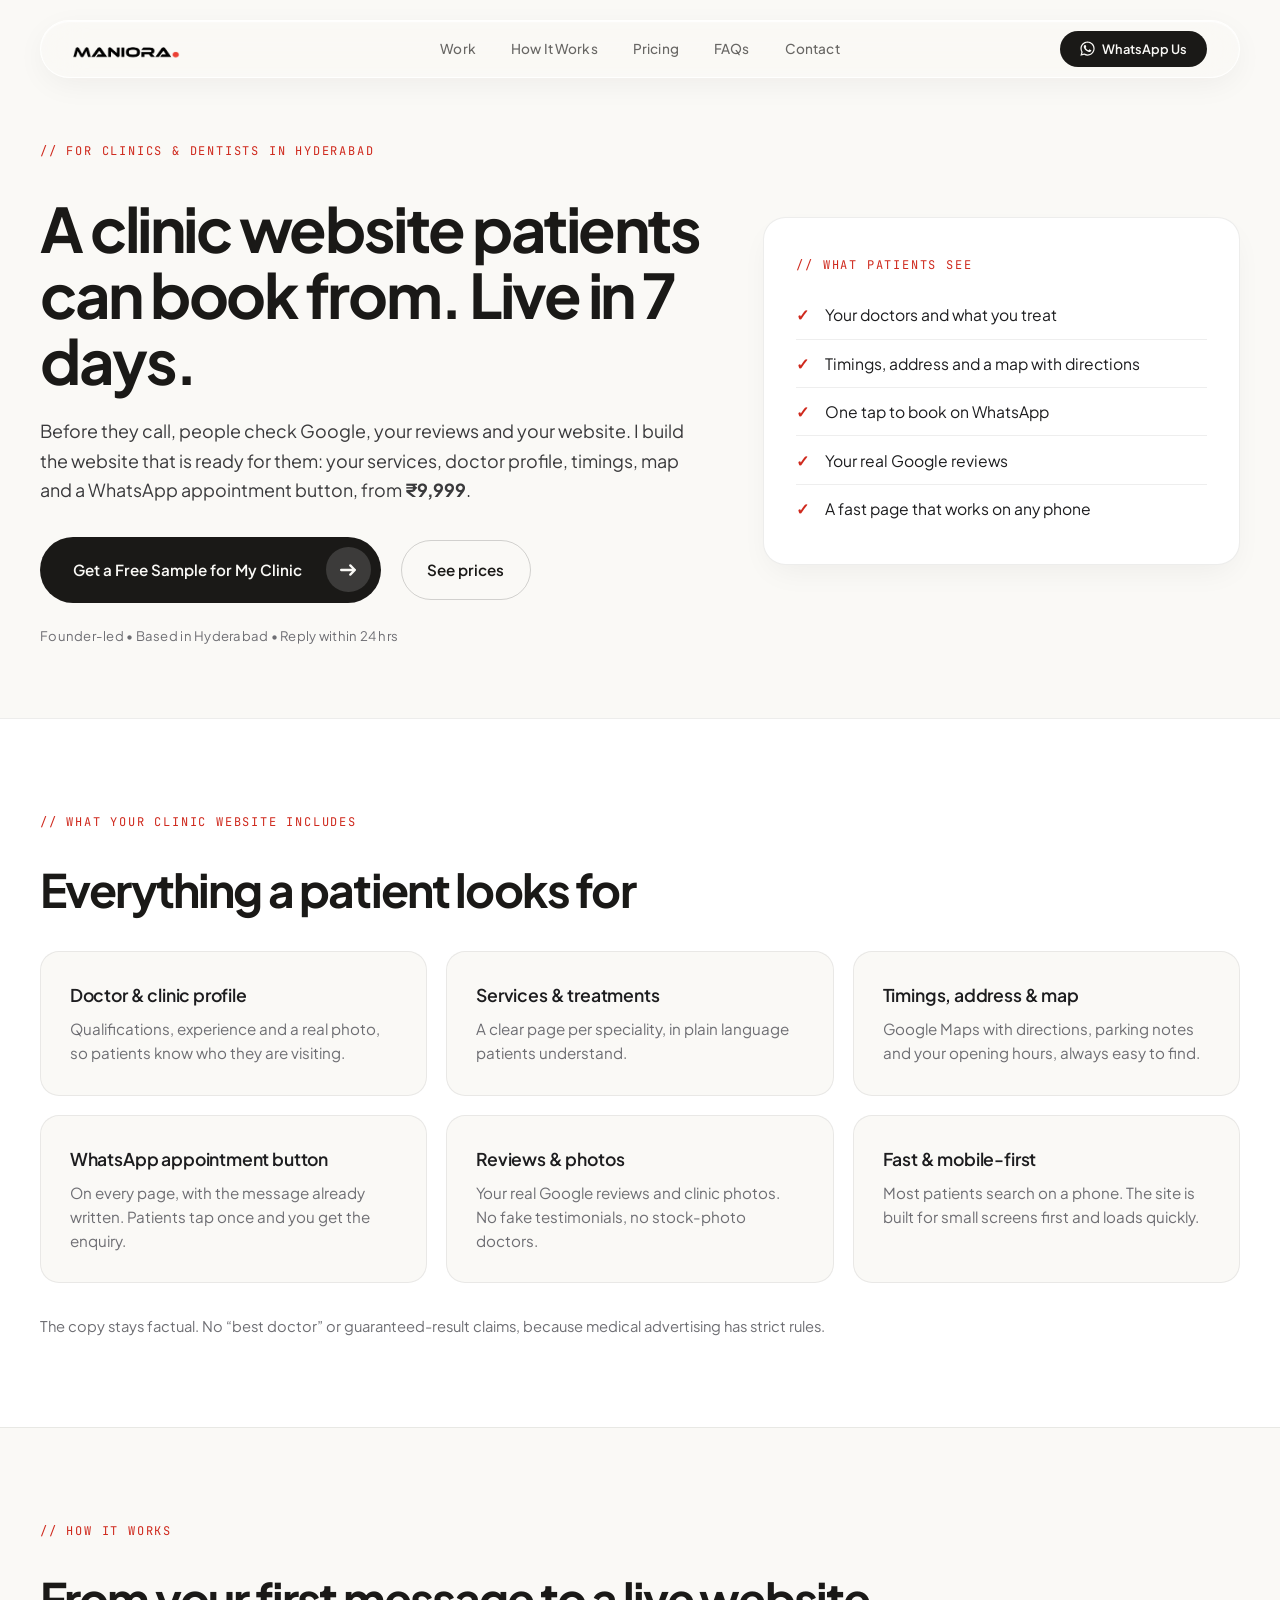
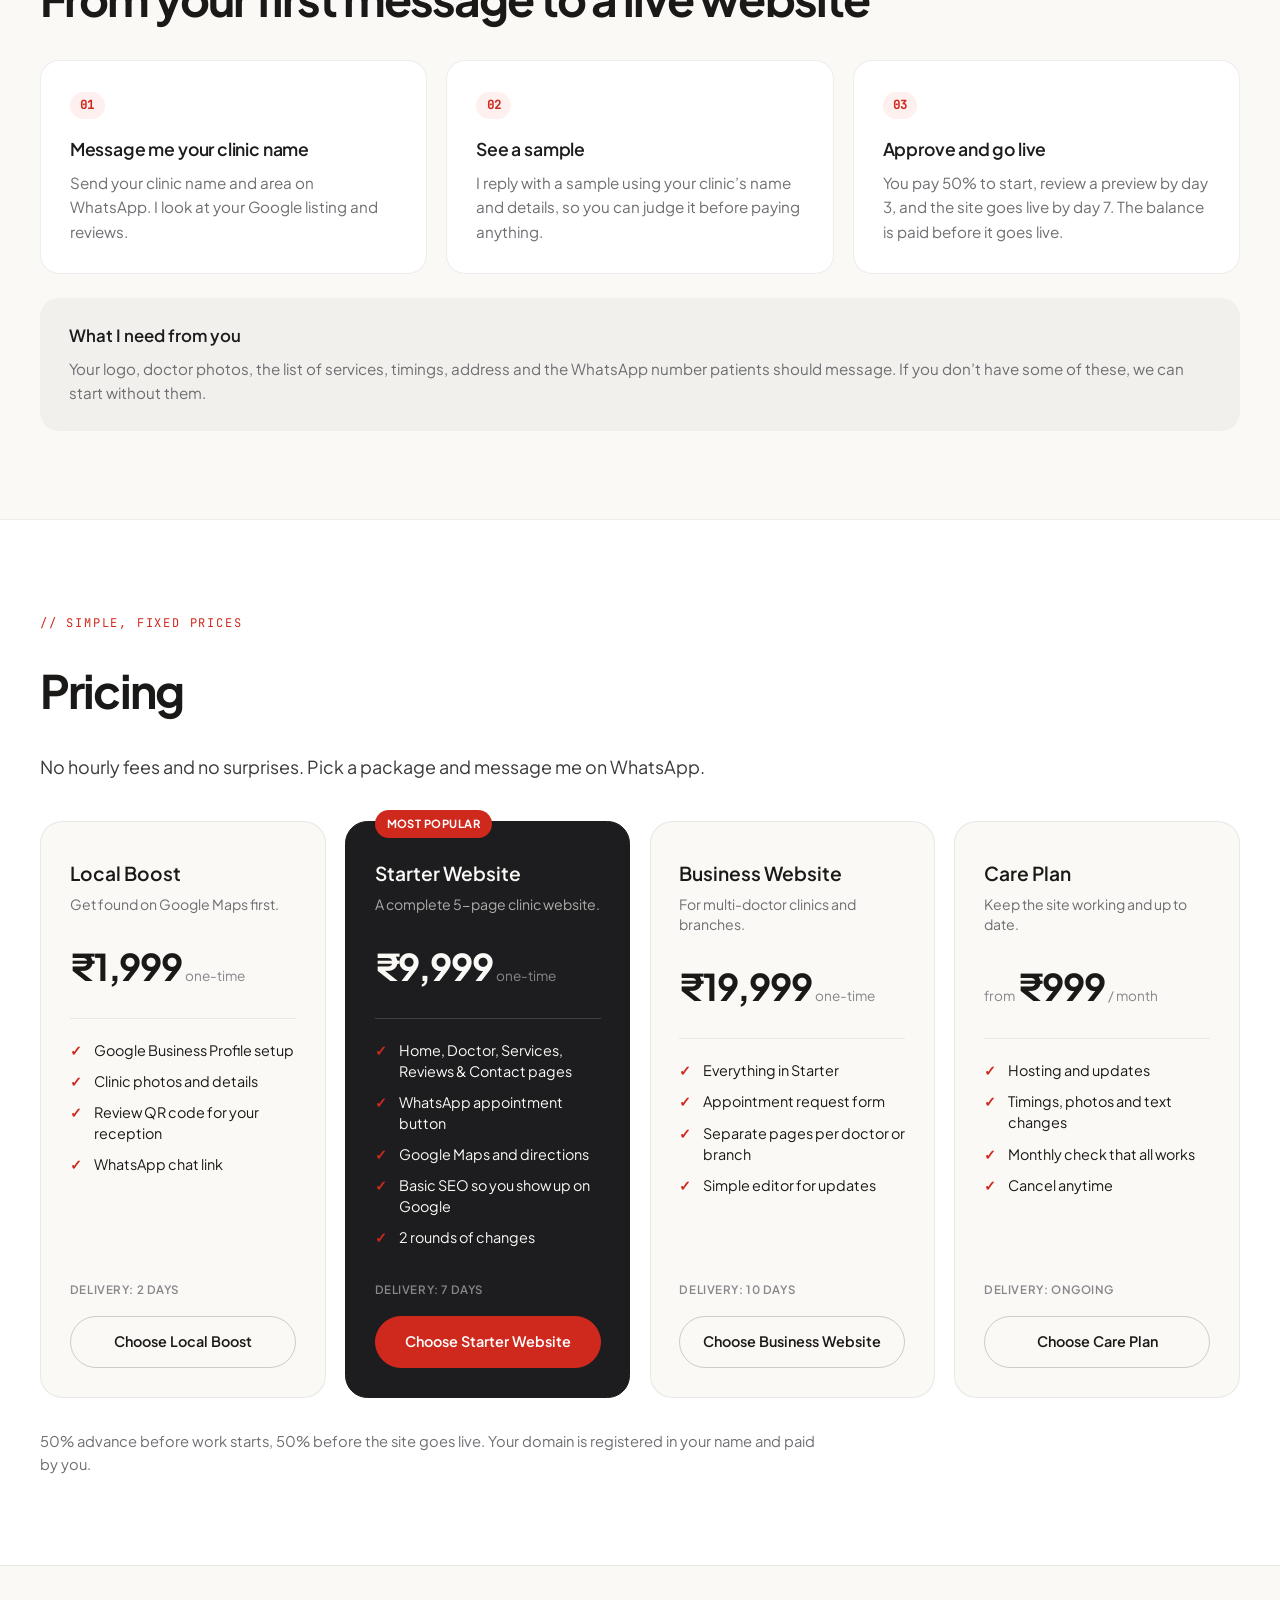
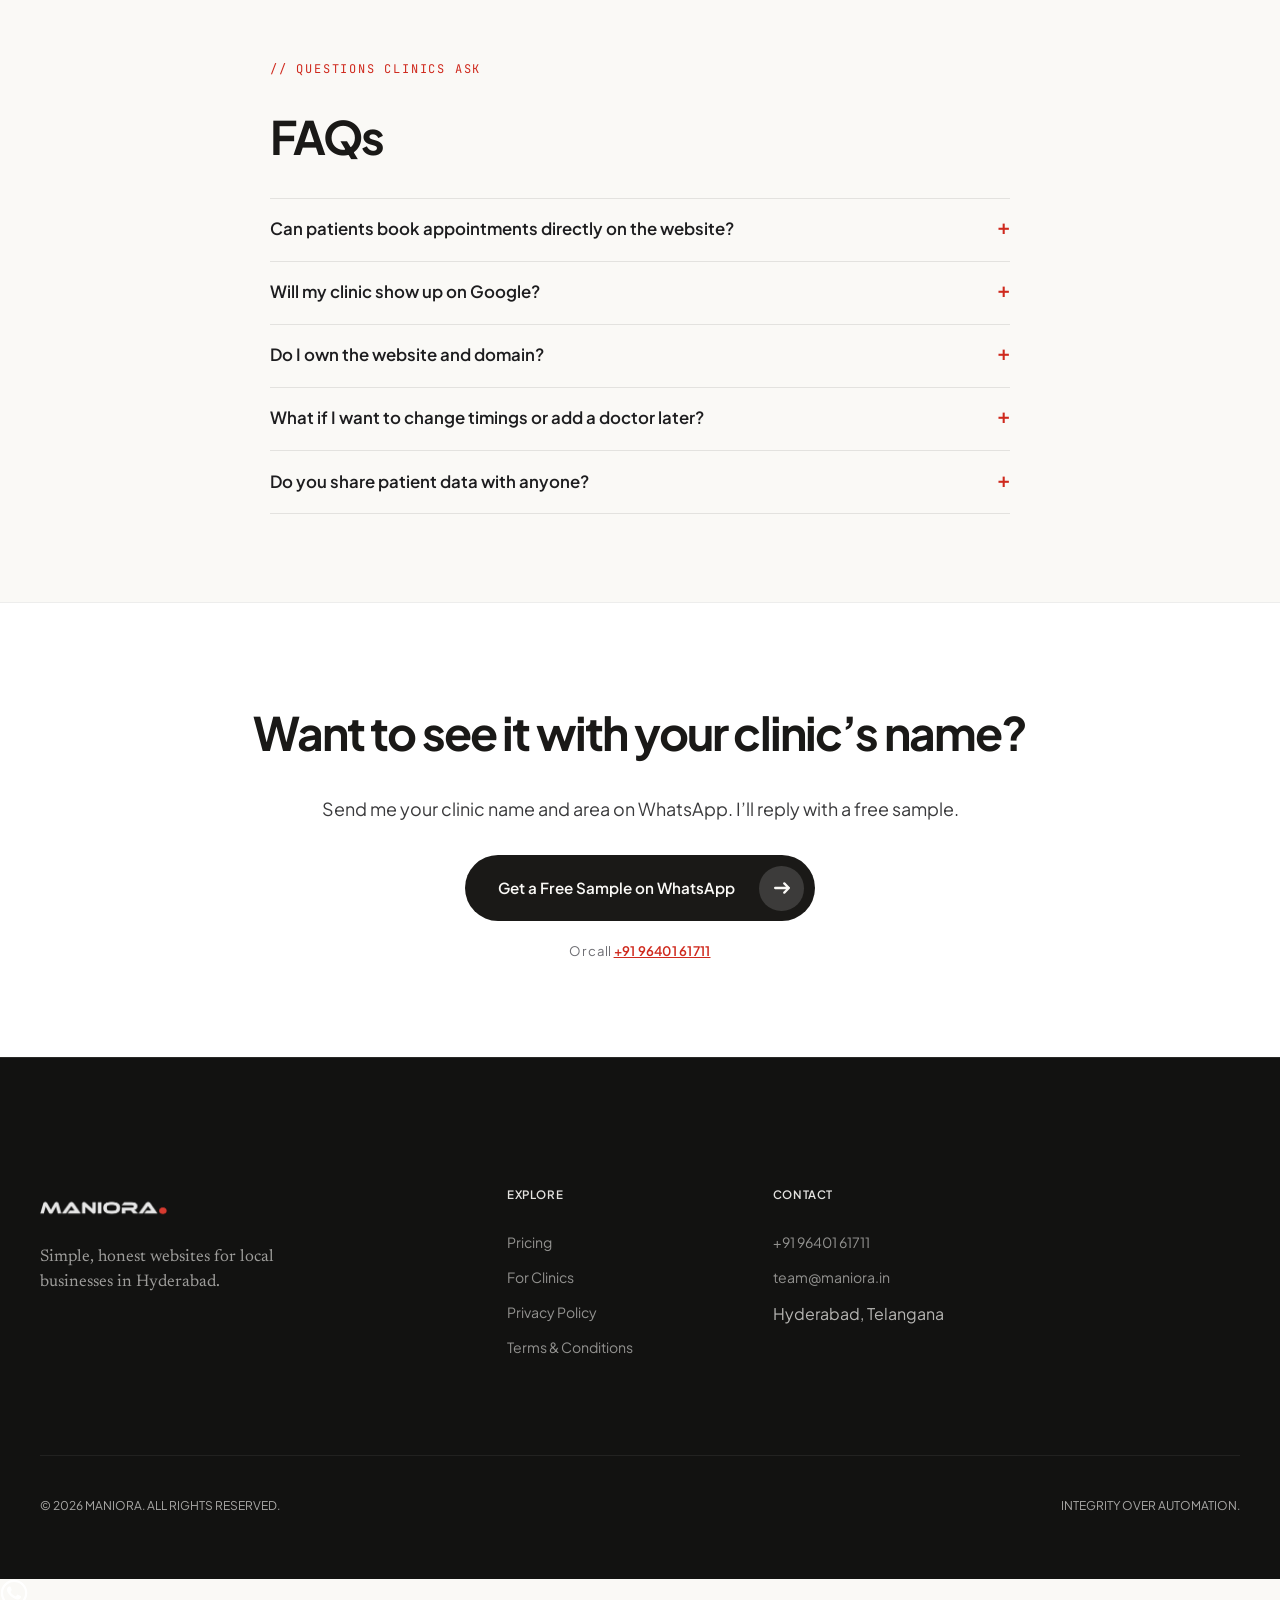
==== commit 6d6890e1: "Use the home page floating nav on privacy, terms and clinics pages Co-Authored-By: Claude Sonnet 5.5" ====
--- a/clinics/index.html
+++ b/clinics/index.html
@@ -14,11 +14,11 @@
     <meta property="og:image" content="https://web.maniora.in/assets/og-image.jpg">
     <meta property="twitter:card" content="summary_large_image">
     <meta name="theme-color" content="#FAF9F6">
-    <link rel="manifest" href="/manifest.json">
-    <link rel="shortcut icon" href="/assets/favicon.ico" type="image/x-icon">
-    <link rel="preload" href="/assets/fonts/plus-jakarta-sans-700.woff2" as="font" type="font/woff2" crossorigin>
-    <link rel="preload" href="/assets/fonts/plus-jakarta-sans-400.woff2" as="font" type="font/woff2" crossorigin>
-    <link rel="stylesheet" href="/styles.css">
+    <link rel="manifest" href="../manifest.json">
+    <link rel="shortcut icon" href="../assets/favicon.ico" type="image/x-icon">
+    <link rel="preload" href="../assets/fonts/plus-jakarta-sans-700.woff2" as="font" type="font/woff2" crossorigin>
+    <link rel="preload" href="../assets/fonts/plus-jakarta-sans-400.woff2" as="font" type="font/woff2" crossorigin>
+    <link rel="stylesheet" href="../styles.css">
 
     <!-- Google Tag Manager -->
     <script>(function(w,d,s,l,i){w[l]=w[l]||[];w[l].push({'gtm.start':
@@ -33,13 +33,47 @@
     <noscript><iframe src="https://www.googletagmanager.com/ns.html?id=GTM-N938F8NB"
     height="0" width="0" style="display:none;visibility:hidden"></iframe></noscript>
     <!-- End Google Tag Manager (noscript) -->
-    <header class="pg-header">
-        <div class="container pg-header-inner">
-            <a href="/" class="brand-logo" aria-label="Maniora Homepage"><img src="/assets/logo1.webp" alt="Maniora" class="nav-logo-img" width="130" height="37"></a>
-            <nav class="pg-header-links" aria-label="Page"><a href="#includes">What you get</a><a href="#pricing">Pricing</a><a href="#faq">FAQs</a></nav>
-            <a href="https://wa.me/919640161711?text=Hi%20Mani%2C%20I%20run%20a%20clinic%20in%20Hyderabad%20and%20I%27d%20like%20a%20free%20sample%20website%20for%20it.%20Clinic%20name%20and%20area%3A%20" target="_blank" rel="noopener" class="pg-wa-btn wa-track" data-wa-loc="header"><svg width="15" height="15" viewBox="0 0 24 24" fill="currentColor" aria-hidden="true"><path d="M17.47 14.38c-.3-.15-1.76-.87-2.03-.97-.27-.1-.47-.15-.67.15-.2.3-.77.97-.94 1.17-.17.2-.35.22-.65.07-.3-.15-1.26-.46-2.4-1.48-.89-.79-1.49-1.77-1.66-2.07-.17-.3-.02-.46.13-.61.13-.13.3-.35.45-.52.15-.17.2-.3.3-.5.1-.2.05-.37-.02-.52-.08-.15-.67-1.61-.92-2.21-.24-.58-.49-.5-.67-.51h-.57c-.2 0-.52.07-.79.37-.27.3-1.04 1.02-1.04 2.48s1.07 2.88 1.21 3.08c.15.2 2.1 3.2 5.08 4.49.71.31 1.26.49 1.69.63.71.23 1.36.2 1.87.12.57-.09 1.76-.72 2.01-1.41.25-.69.25-1.29.17-1.41-.07-.12-.27-.2-.57-.35zM12.05 21.5h-.01a9.4 9.4 0 0 1-4.79-1.31l-.34-.2-3.56.93.95-3.47-.22-.36a9.41 9.41 0 0 1-1.44-5.02c0-5.2 4.23-9.43 9.44-9.43 2.52 0 4.89.98 6.67 2.77a9.37 9.37 0 0 1 2.76 6.67c0 5.2-4.24 9.43-9.44 9.43zm8.03-17.46A11.27 11.27 0 0 0 12.05.72C5.8.72.71 5.8.71 12.06c0 2 .52 3.95 1.52 5.67L.62 23.6l6.02-1.58a11.32 11.32 0 0 0 5.4 1.38h.01c6.25 0 11.34-5.09 11.34-11.34 0-3.03-1.18-5.88-3.31-8.02z"/></svg><span>Get a free sample</span></a>
+    <!-- Floating Fluid Navbar -->
+    <nav class="nav-island" id="nav-island">
+        <div class="nav-container">
+            <a href="../" class="brand-logo" aria-label="Maniora Homepage"><img src="../assets/logo1.webp" alt="Maniora Logo" class="nav-logo-img" width="130" height="30"></a>
+            <div class="nav-links-desktop">
+                <a href="../#transformations">Work</a>
+                <a href="../#services">How It Works</a>
+                <a href="../#pricing">Pricing</a>
+                <a href="../#faq">FAQs</a>
+                <a href="../#contact">Contact</a>
+            </div>
+            <div class="nav-actions-desktop">
+                <a href="https://wa.me/919640161711?text=Hi%20Mani%2C%20I%20saw%20the%20Maniora%20website.%20I%27d%20like%20a%20free%20sample%20site%20for%20my%20business." target="_blank" rel="noopener" class="nav-cta-btn wa-track" data-wa-loc="nav"><svg width="15" height="15" viewBox="0 0 24 24" fill="currentColor" aria-hidden="true" style="flex-shrink:0"><path d="M17.47 14.38c-.3-.15-1.76-.87-2.03-.97-.27-.1-.47-.15-.67.15-.2.3-.77.97-.94 1.17-.17.2-.35.22-.65.07-.3-.15-1.26-.46-2.4-1.48-.89-.79-1.49-1.77-1.66-2.07-.17-.3-.02-.46.13-.61.13-.13.3-.35.45-.52.15-.17.2-.3.3-.5.1-.2.05-.37-.02-.52-.08-.15-.67-1.61-.92-2.21-.24-.58-.49-.5-.67-.51h-.57c-.2 0-.52.07-.79.37-.27.3-1.04 1.02-1.04 2.48s1.07 2.88 1.21 3.08c.15.2 2.1 3.2 5.08 4.49.71.31 1.26.49 1.69.63.71.23 1.36.2 1.87.12.57-.09 1.76-.72 2.01-1.41.25-.69.25-1.29.17-1.41-.07-.12-.27-.2-.57-.35zM12.05 21.5a9.4 9.4 0 0 1-4.79-1.31l-.34-.2-3.56.93.95-3.47-.22-.36a9.41 9.41 0 0 1-1.44-5.02c0-5.2 4.23-9.43 9.44-9.43 2.52 0 4.89.98 6.67 2.77a9.37 9.37 0 0 1 2.76 6.67c0 5.2-4.24 9.43-9.44 9.43zm8.03-17.46A11.27 11.27 0 0 0 12.05.72C5.8.72.71 5.8.71 12.06c0 2 .52 3.95 1.52 5.67L.62 23.6l6.02-1.58a11.32 11.32 0 0 0 5.4 1.38c6.25 0 11.34-5.09 11.34-11.34 0-3.03-1.18-5.88-3.31-8.02z"/></svg><span>WhatsApp Us</span></a>
+            </div>
+            <button class="nav-toggle" id="nav-toggle" aria-label="Toggle Navigation Menu">
+                <span class="hamburger-line"></span>
+                <span class="hamburger-line"></span>
+            </button>
         </div>
-    </header>
+    </nav>
+
+    <!-- Expanded Mobile Menu -->
+    <div class="nav-expanded-overlay" id="nav-overlay">
+        <div class="expanded-menu-content">
+            <div class="menu-meta">
+                <span class="mono-tag">// NAVIGATION</span>
+                <p>Simple, honest websites for local businesses.</p>
+            </div>
+            <ul class="expanded-links">
+                <li><a href="../#transformations" data-index="1">Work</a></li>
+                <li><a href="../#services" data-index="2">How It Works</a></li>
+                <li><a href="../#pricing" data-index="3">Pricing</a></li>
+                <li><a href="../#faq" data-index="4">FAQs</a></li>
+                <li><a href="../#contact" data-index="5">Contact</a></li>
+            </ul>
+            <div class="expanded-footer">
+                <span class="mono-tag">EST. 2026</span>
+                <span class="mono-tag">MANIORA</span>
+            </div>
+        </div>
+    </div>
     <main>
         <section class="pg-hero">
             <div class="container pg-hero-grid">
@@ -152,7 +186,7 @@
                 <details class="pg-faq"><summary>Will my clinic show up on Google?</summary><p>The site includes basic SEO and links to your Google Business Profile, which helps. I can&rsquo;t promise a particular ranking, because nobody honestly can.</p></details>
                 <details class="pg-faq"><summary>Do I own the website and domain?</summary><p>Yes. The domain is registered in your name, and you own the website content and finished files after full payment.</p></details>
                 <details class="pg-faq"><summary>What if I want to change timings or add a doctor later?</summary><p>Small changes are covered by the Care Plan from ₹999 a month. You can also ask for one-off changes, which are quoted upfront.</p></details>
-                <details class="pg-faq"><summary>Do you share patient data with anyone?</summary><p>The website doesn&rsquo;t collect patient health information. Appointment messages go to your own WhatsApp. See the <a href="/privacy/">Privacy Policy</a> for details.</p></details>
+                <details class="pg-faq"><summary>Do you share patient data with anyone?</summary><p>The website doesn&rsquo;t collect patient health information. Appointment messages go to your own WhatsApp. See the <a href="../privacy/">Privacy Policy</a> for details.</p></details>
             </div>
         </section>
 
@@ -172,16 +206,16 @@
         <div class="container">
             <div class="footer-layout">
                 <div class="footer-brand">
-                    <a href="/" class="footer-logo-link" aria-label="Maniora Homepage"><img src="/assets/logo2White.webp" alt="Maniora" class="footer-logo-img" width="130" height="37" loading="lazy"></a>
+                    <a href="../" class="footer-logo-link" aria-label="Maniora Homepage"><img src="../assets/logo2White.webp" alt="Maniora" class="footer-logo-img" width="130" height="37" loading="lazy"></a>
                     <p class="footer-tagline">Simple, honest websites for local businesses in Hyderabad.</p>
                 </div>
                 <div class="footer-meta">
                     <div class="meta-col">
                         <span class="mono-tag">EXPLORE</span>
-                        <a href="/#pricing">Pricing</a>
-                        <a href="/clinics/">For Clinics</a>
-                        <a href="/privacy/">Privacy Policy</a>
-                        <a href="/terms/">Terms &amp; Conditions</a>
+                        <a href="../#pricing">Pricing</a>
+                        <a href="../clinics/">For Clinics</a>
+                        <a href="../privacy/">Privacy Policy</a>
+                        <a href="../terms/">Terms &amp; Conditions</a>
                     </div>
                     <div class="meta-col">
                         <span class="mono-tag">CONTACT</span>
@@ -200,6 +234,6 @@
     <a href="https://wa.me/919640161711?text=Hi%20Mani%2C%20I%20run%20a%20clinic%20in%20Hyderabad%20and%20I%27d%20like%20a%20free%20sample%20website%20for%20it.%20Clinic%20name%20and%20area%3A%20" target="_blank" rel="noopener" class="wa-float wa-track" data-wa-loc="floating" aria-label="Chat with Maniora on WhatsApp">
         <svg width="28" height="28" viewBox="0 0 24 24" fill="#fff" aria-hidden="true"><path d="M17.47 14.38c-.3-.15-1.76-.87-2.03-.97-.27-.1-.47-.15-.67.15-.2.3-.77.97-.94 1.17-.17.2-.35.22-.65.07-.3-.15-1.26-.46-2.4-1.48-.89-.79-1.49-1.77-1.66-2.07-.17-.3-.02-.46.13-.61.13-.13.3-.35.45-.52.15-.17.2-.3.3-.5.1-.2.05-.37-.02-.52-.08-.15-.67-1.61-.92-2.21-.24-.58-.49-.5-.67-.51h-.57c-.2 0-.52.07-.79.37-.27.3-1.04 1.02-1.04 2.48s1.07 2.88 1.21 3.08c.15.2 2.1 3.2 5.08 4.49.71.31 1.26.49 1.69.63.71.23 1.36.2 1.87.12.57-.09 1.76-.72 2.01-1.41.25-.69.25-1.29.17-1.41-.07-.12-.27-.2-.57-.35zM12.05 21.5h-.01a9.4 9.4 0 0 1-4.79-1.31l-.34-.2-3.56.93.95-3.47-.22-.36a9.41 9.41 0 0 1-1.44-5.02c0-5.2 4.23-9.43 9.44-9.43 2.52 0 4.89.98 6.67 2.77a9.37 9.37 0 0 1 2.76 6.67c0 5.2-4.24 9.43-9.44 9.43zm8.03-17.46A11.27 11.27 0 0 0 12.05.72C5.8.72.71 5.8.71 12.06c0 2 .52 3.95 1.52 5.67L.62 23.6l6.02-1.58a11.32 11.32 0 0 0 5.4 1.38h.01c6.25 0 11.34-5.09 11.34-11.34 0-3.03-1.18-5.88-3.31-8.02z"/></svg>
     </a>
-    <script src="/script.js"></script>
+    <script src="../script.js"></script>
 </body>
 </html>
--- a/styles.css
+++ b/styles.css
@@ -2351,24 +2351,24 @@
 .pg-header { position: sticky; top: 0; z-index: 100; background: rgba(250,249,246,0.94); backdrop-filter: blur(10px); -webkit-backdrop-filter: blur(10px); border-bottom: 1px solid var(--color-border-light); }
 .pg-header-inner { display: flex; align-items: center; justify-content: space-between; gap: 1rem; padding-top: 0.8rem; padding-bottom: 0.8rem; }
 .pg-header .nav-logo-img { height: 30px; width: auto; display: block; }
-.pg-header-links { display: flex; gap: 1.8rem; margin-left: auto; margin-right: 1rem; }
-.pg-header-links a { color: var(--color-text-dark); text-decoration: none; font-size: 0.92rem; font-weight: 500; opacity: 0.8; }
+.pg-header-links { display: flex; gap: 1.8rem; margin: 0 1.2rem 0 auto; }
+.pg-header-links a { color: var(--color-text-dark); text-decoration: none; font-size: 0.92rem; font-weight: 500; opacity: 0.8; white-space: nowrap; }
 .pg-header-links a:hover { opacity: 1; }
 .pg-wa-btn { display: inline-flex; align-items: center; gap: 0.45rem; background: var(--color-text-dark); color: var(--color-bg-light); padding: 0.55rem 1.15rem; border-radius: 100px; font-size: 0.82rem; font-weight: 600; text-decoration: none; transition: background-color 200ms ease; white-space: nowrap; }
 .pg-wa-btn:hover { background: var(--color-accent); color: #fff; }
-@media (max-width: 720px) { .pg-header-links { display: none; } }
+@media (max-width: 900px) { .pg-header-links { display: none; } }
 
 .legal { padding: 5rem 0 6rem; }
-.legal-inner { max-width: 820px; }
+.legal-inner > * { max-width: 820px; }
 .legal .mono-tag { margin-bottom: 1rem; }
 .legal-updated { font-size: 0.85rem; color: #6e6e73; margin: 0 0 1.5rem; }
 .legal-lead { font-size: 1.1rem; line-height: 1.65; color: #3a3a3c; margin: 0 0 2.5rem; }
-.legal-sec { margin-bottom: 2.2rem; }
+.legal-sec { margin: 0 0 1.6rem; padding: 0; border: 0; min-height: 0; background: none; }
 .legal-sec h2 { font-size: 1.25rem; font-weight: 600; letter-spacing: -0.01em; margin: 0 0 0.7rem; color: #1d1d1f; }
 .legal-sec p, .legal-sec li { font-size: 1rem; line-height: 1.7; color: #3a3a3c; }
-.legal-sec p { margin: 0 0 0.8rem; }
-.legal-sec ul { margin: 0.4rem 0 0.8rem; padding-left: 1.3rem; }
-.legal-sec li { margin-bottom: 0.5rem; }
+.legal-sec p { margin: 0 0 0.6rem; }
+.legal-sec ul { margin: 0.3rem 0 0.6rem; padding-left: 1.3rem; }
+.legal-sec li { margin-bottom: 0.35rem; }
 .legal a, .pg-meta a, .pg-faq a { color: var(--color-accent); font-weight: 600; }
 
 .pg-hero { padding: 5rem 0 4.5rem; }
@@ -2406,3 +2406,7 @@
 .pg-cta { background: #fff; padding: 6rem 0; }
 @media (max-width: 960px) { .pg-hero-grid { grid-template-columns: 1fr; gap: 2.2rem; } .pg-grid, .pg-steps { grid-template-columns: 1fr; } .pg-hero { padding-top: 3rem; } .pg-section { padding: 4rem 0; } }
 @media (max-width: 640px) { .btn-ghost, .pg-cta-row .btn-primary { width: 100%; justify-content: center; } }
+
+/* Secondary pages: clear the floating nav island */
+.legal, .pg-hero { padding-top: 8.5rem; }
+@media (max-width: 720px) { .legal, .pg-hero { padding-top: 7rem; } }
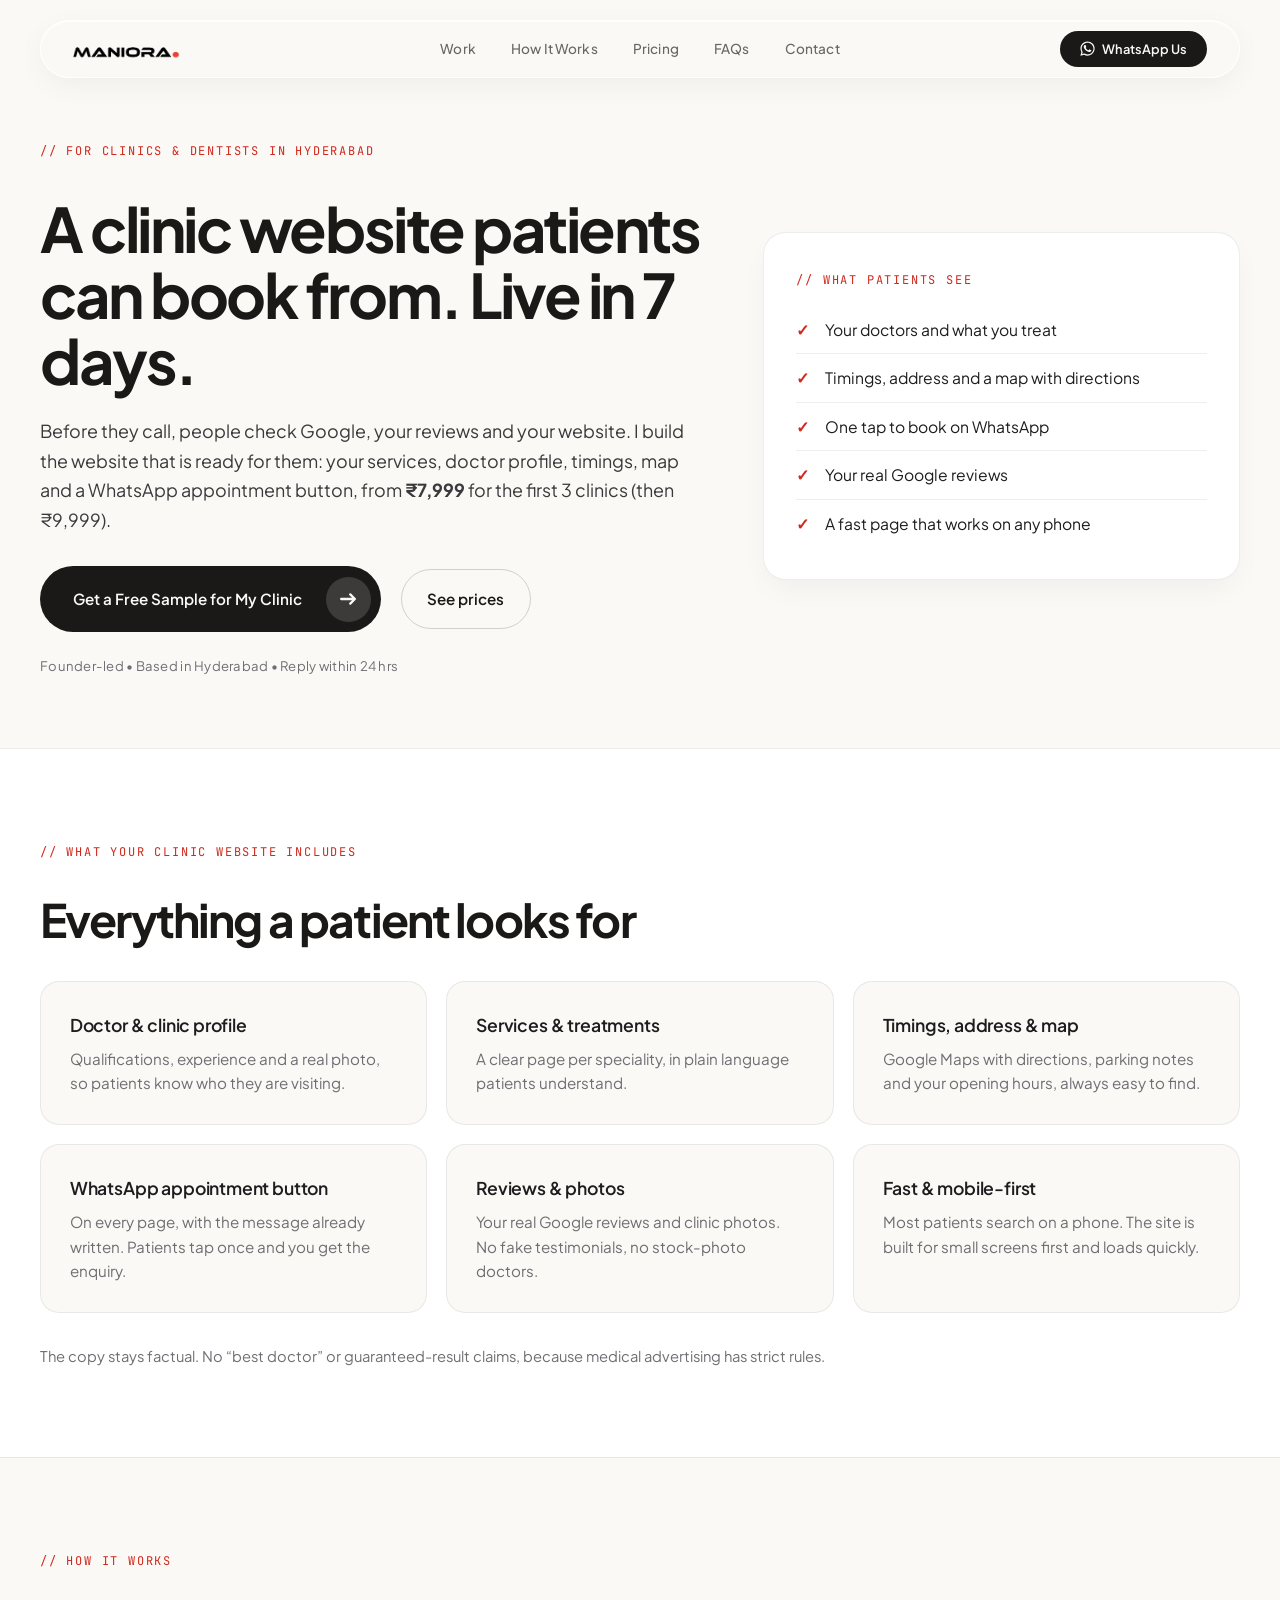
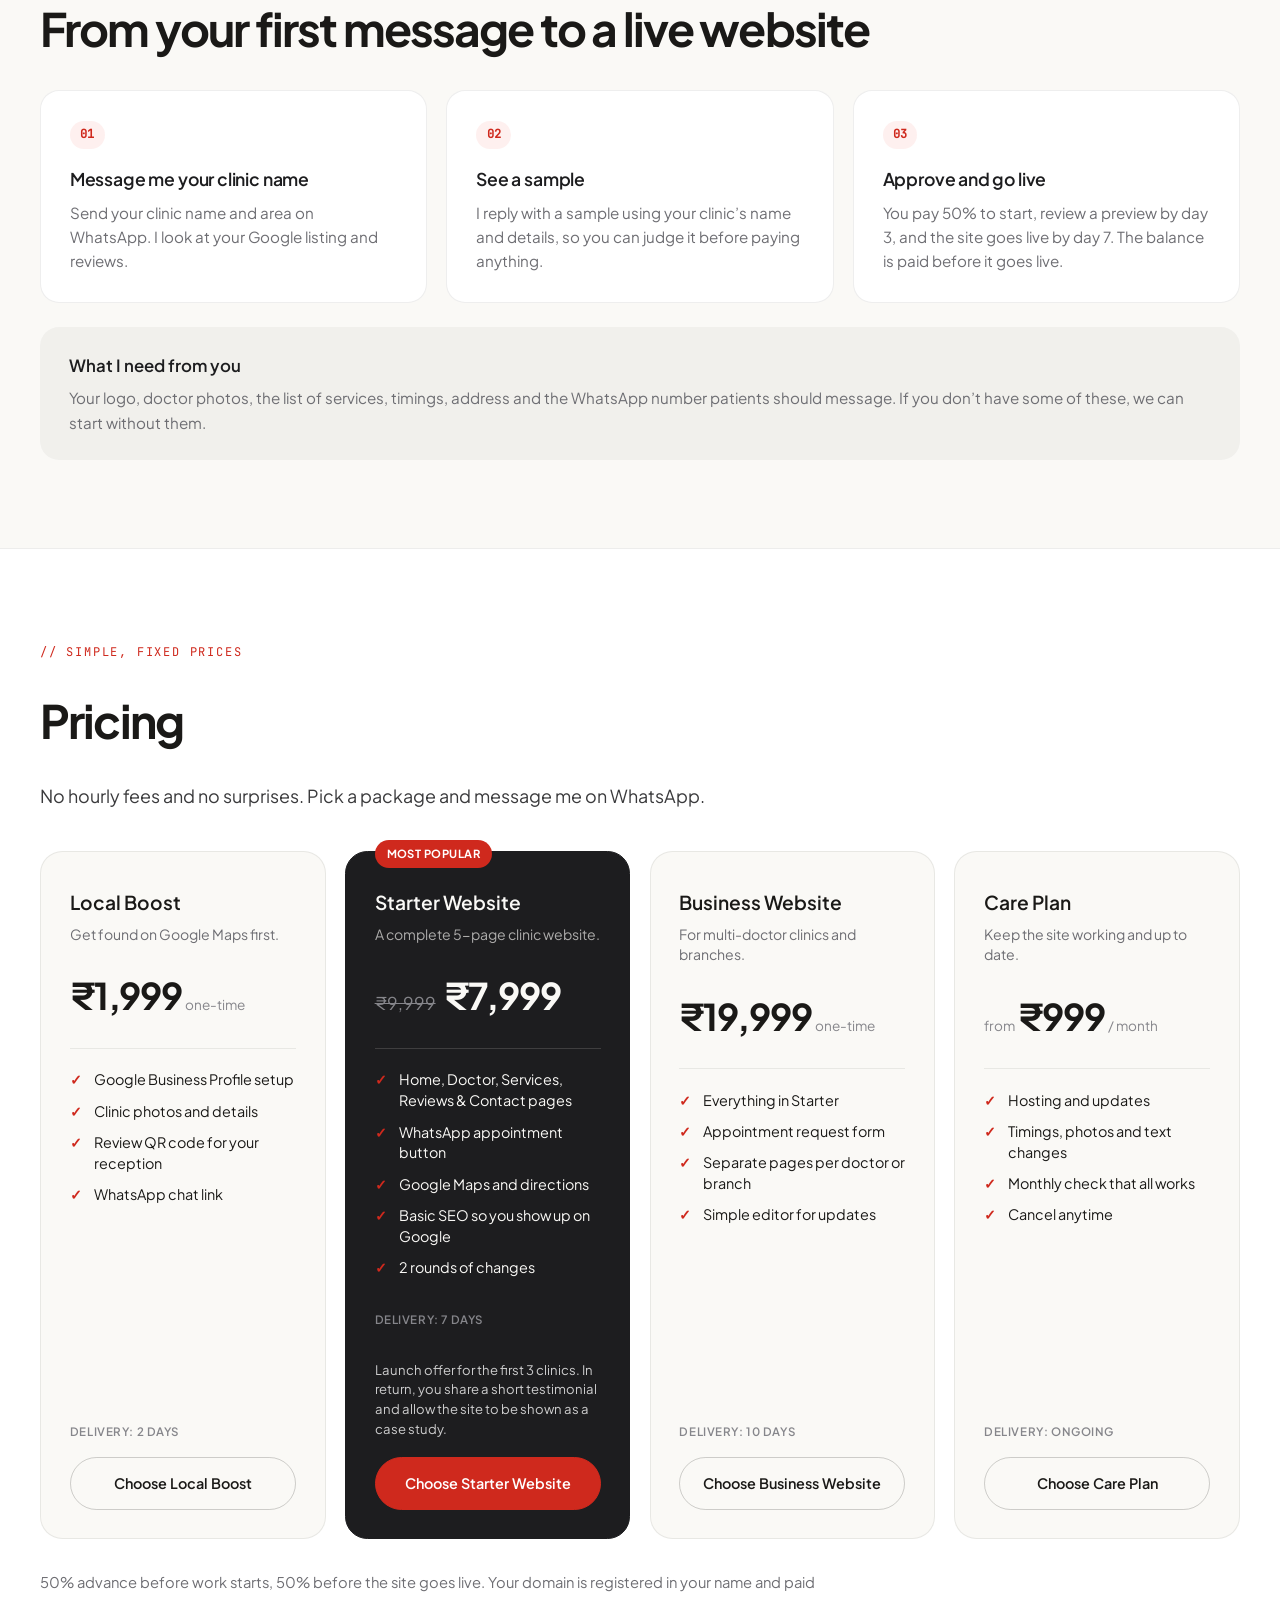
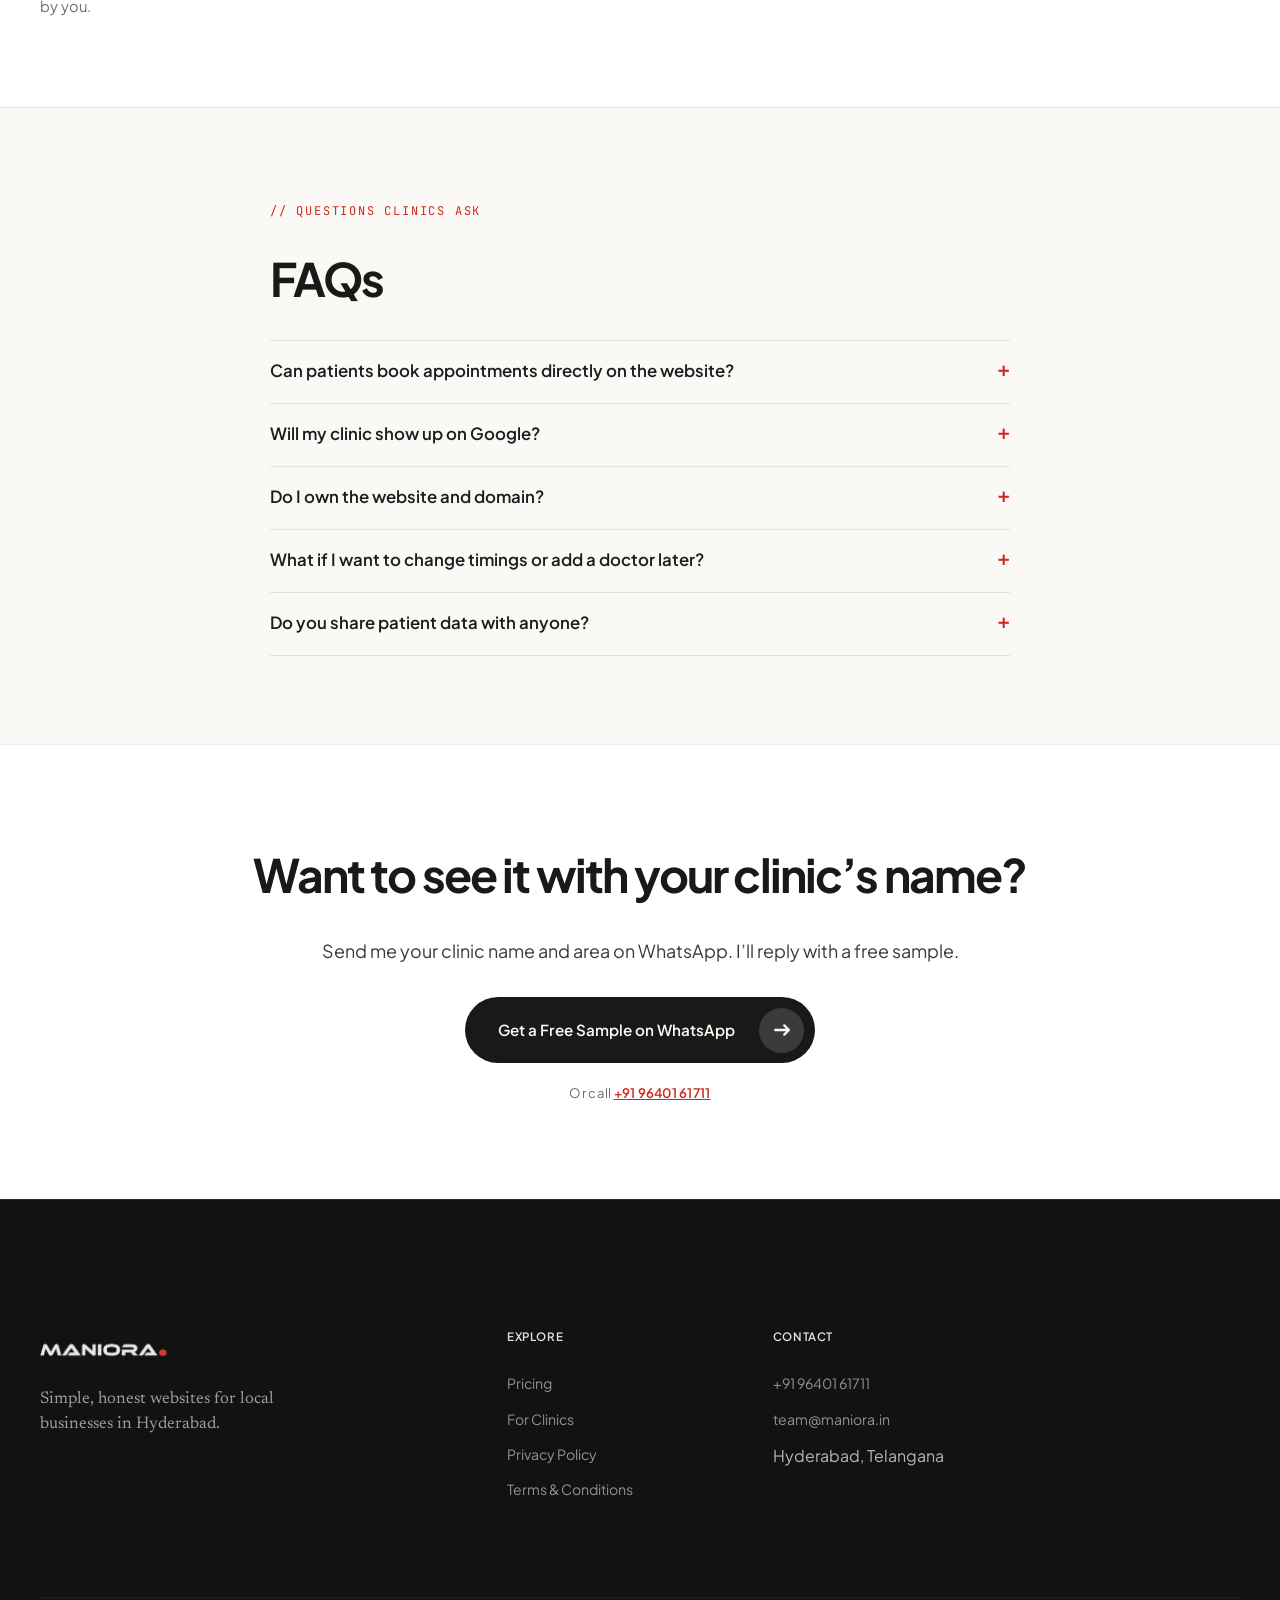
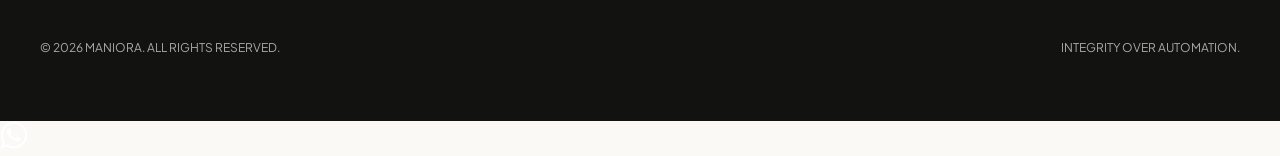
==== commit 0a11ea25: "Add launch offer: Starter Website at 7,999 for the first 3 clinics Co-Authored-By: Claude Sonnet 5.5" ====
--- a/clinics/index.html
+++ b/clinics/index.html
@@ -4,11 +4,11 @@
     <meta charset="UTF-8">
     <meta name="viewport" content="width=device-width, initial-scale=1.0">
     <title>Website for Clinics &amp; Dentists in Hyderabad | Maniora</title>
-    <meta name="description" content="Mobile-friendly clinic websites for Hyderabad doctors and dentists, live in 7 days from ₹9,999. Services, doctor profile, timings, Google Maps and a WhatsApp appointment button.">
+    <meta name="description" content="Mobile-friendly clinic websites for Hyderabad doctors and dentists, live in 7 days from ₹7,999 (launch price for the first 3 clinics). Services, doctor profile, timings, Google Maps and a WhatsApp appointment button.">
     <meta name="robots" content="index, follow">
     <link rel="canonical" href="https://web.maniora.in/clinics/">
     <meta property="og:title" content="Website for Clinics &amp; Dentists in Hyderabad | Maniora">
-    <meta property="og:description" content="Mobile-friendly clinic websites for Hyderabad doctors and dentists, live in 7 days from ₹9,999. Services, doctor profile, timings, Google Maps and a WhatsApp appointment button.">
+    <meta property="og:description" content="Mobile-friendly clinic websites for Hyderabad doctors and dentists, live in 7 days from ₹7,999 (launch price for the first 3 clinics). Services, doctor profile, timings, Google Maps and a WhatsApp appointment button.">
     <meta property="og:type" content="website">
     <meta property="og:url" content="https://web.maniora.in/clinics/">
     <meta property="og:image" content="https://web.maniora.in/assets/og-image.jpg">
@@ -80,7 +80,7 @@
                 <div>
                     <span class="mono-tag">// FOR CLINICS &amp; DENTISTS IN HYDERABAD</span>
                     <h1 class="display-title pg-h1">A clinic website patients can book from. Live in 7 days.</h1>
-                    <p class="pg-lead">Before they call, people check Google, your reviews and your website. I build the website that is ready for them: your services, doctor profile, timings, map and a WhatsApp appointment button, from <strong>₹9,999</strong>.</p>
+                    <p class="pg-lead">Before they call, people check Google, your reviews and your website. I build the website that is ready for them: your services, doctor profile, timings, map and a WhatsApp appointment button, from <strong>₹7,999</strong> for the first 3 clinics (then ₹9,999).</p>
                     <div class="pg-cta-row">
                         <a href="https://wa.me/919640161711?text=Hi%20Mani%2C%20I%20run%20a%20clinic%20in%20Hyderabad%20and%20I%27d%20like%20a%20free%20sample%20website%20for%20it.%20Clinic%20name%20and%20area%3A%20" target="_blank" rel="noopener" class="btn-primary group wa-track" data-wa-loc="clinics-hero">
                             <span>Get a Free Sample for My Clinic</span>
@@ -152,10 +152,10 @@
                     <div class="price-card price-card--hot">
                         <span class="price-badge">Most popular</span><h3 class="price-name">Starter Website</h3>
                         <p class="price-tag">A complete 5-page clinic website.</p>
-                        <div class="price-amount"><span class="price-num">₹9,999</span> <span class="price-per">one-time</span></div>
+                        <div class="price-amount"><span class="price-was">₹9,999</span> <span class="price-num">₹7,999</span></div>
                         <ul class="price-list"><li>Home, Doctor, Services, Reviews &amp; Contact pages</li><li>WhatsApp appointment button</li><li>Google Maps and directions</li><li>Basic SEO so you show up on Google</li><li>2 rounds of changes</li></ul>
-                        <span class="price-delivery">Delivery: 7 days</span>
-                        <a href="https://wa.me/919640161711?text=Hi%20Mani%2C%20I%20run%20a%20clinic%20in%20Hyderabad%20and%20I%27m%20interested%20in%20the%20Starter%20Website%20%28%E2%82%B99%2C999%29.%20Clinic%20name%20and%20area%3A%20" target="_blank" rel="noopener" class="price-btn wa-track" data-wa-loc="clinics-starter-website">Choose Starter Website</a>
+                        <span class="price-delivery">Delivery: 7 days</span><p class="price-offer">Launch offer for the first 3 clinics. In return, you share a short testimonial and allow the site to be shown as a case study.</p>
+                        <a href="https://wa.me/919640161711?text=Hi%20Mani%2C%20I%20run%20a%20clinic%20in%20Hyderabad%20and%20I%27m%20interested%20in%20the%20Starter%20Website%20launch%20offer%20%28%E2%82%B97%2C999%20for%20the%20first%203%20clinics%29.%20Clinic%20name%20and%20area%3A%20" target="_blank" rel="noopener" class="price-btn wa-track" data-wa-loc="clinics-starter-website">Choose Starter Website</a>
                     </div>
                     <div class="price-card">
                         <h3 class="price-name">Business Website</h3>
--- a/styles.css
+++ b/styles.css
@@ -2410,3 +2410,8 @@
 /* Secondary pages: clear the floating nav island */
 .legal, .pg-hero { padding-top: 8.5rem; }
 @media (max-width: 720px) { .legal, .pg-hero { padding-top: 7rem; } }
+
+.price-was { font-size: 1.1rem; color: #86868b; text-decoration: line-through; margin-right: 0.35rem; }
+.price-offer { font-size: 0.82rem; line-height: 1.5; color: #6e6e73; margin: 0.8rem 0 0; }
+.price-offer { margin: 0.9rem 0 1.2rem; }
+.price-card--hot .price-offer { color: rgba(255,255,255,0.78); }
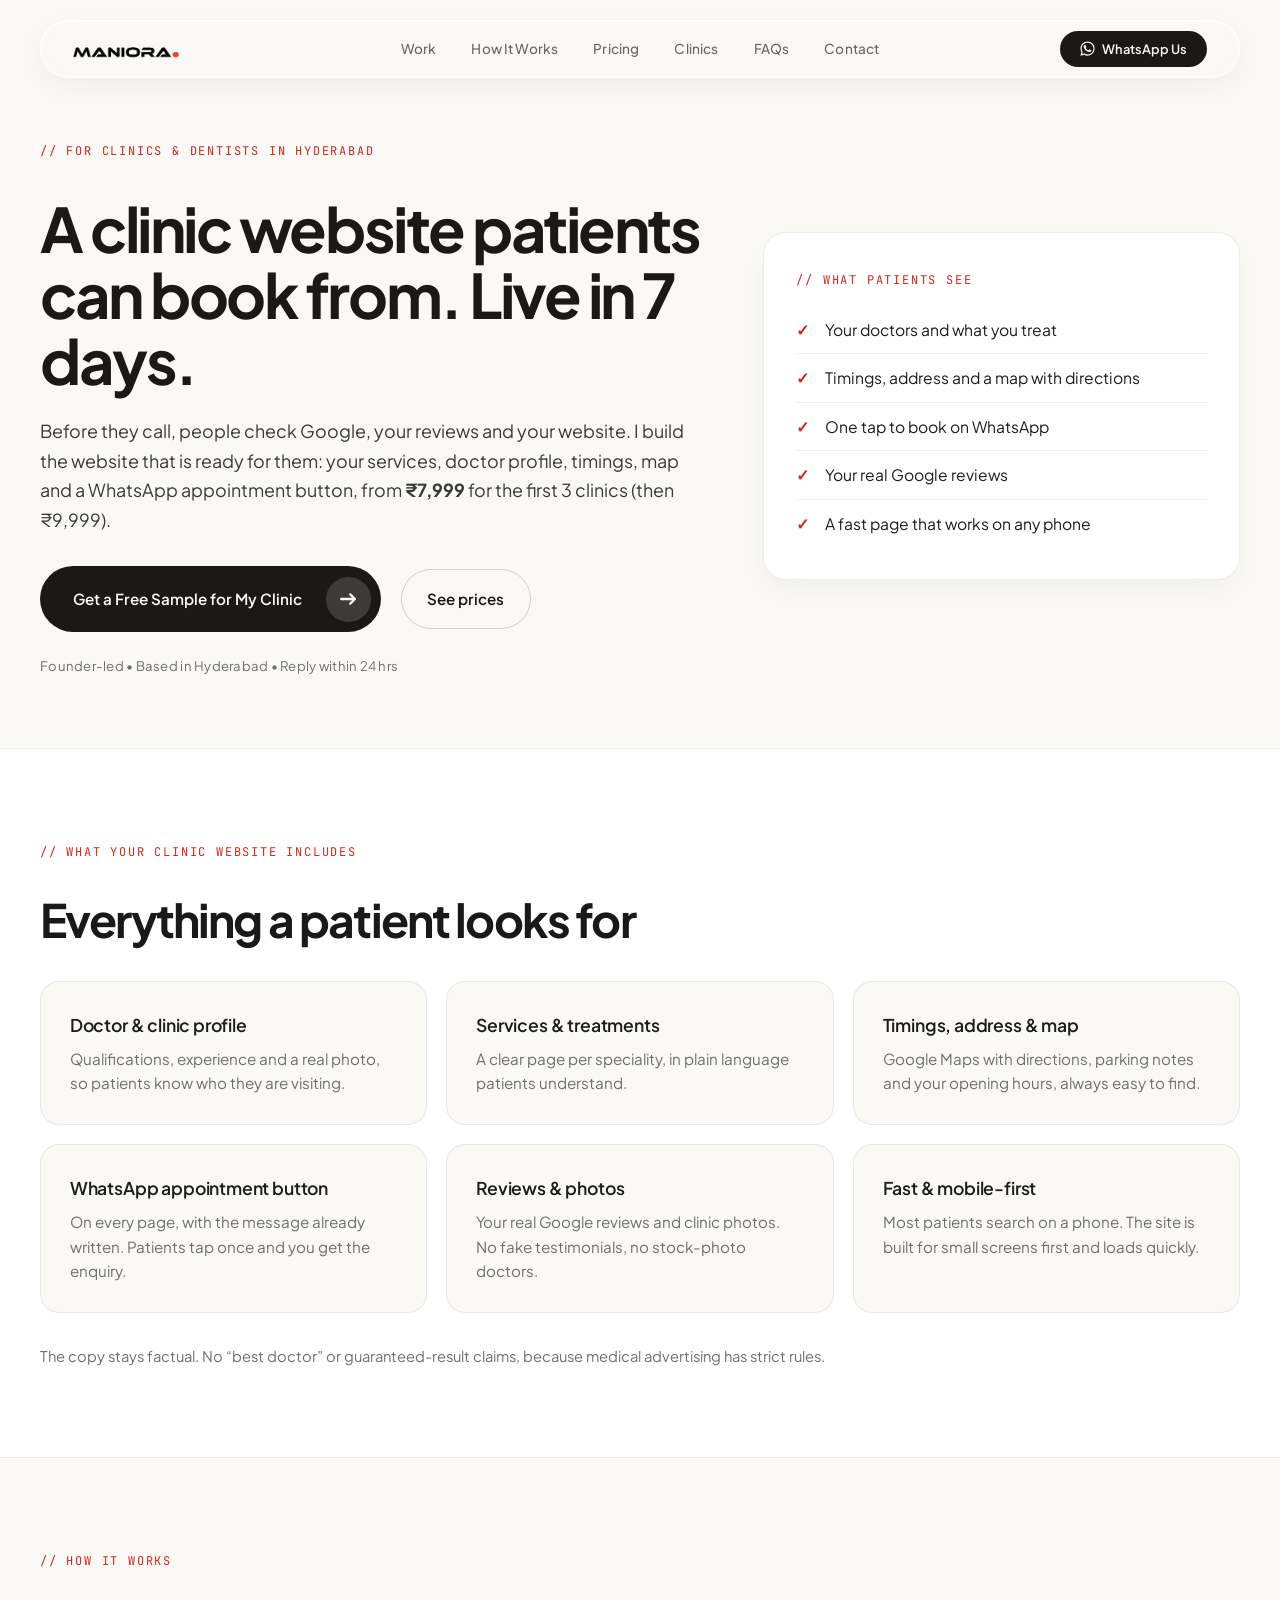
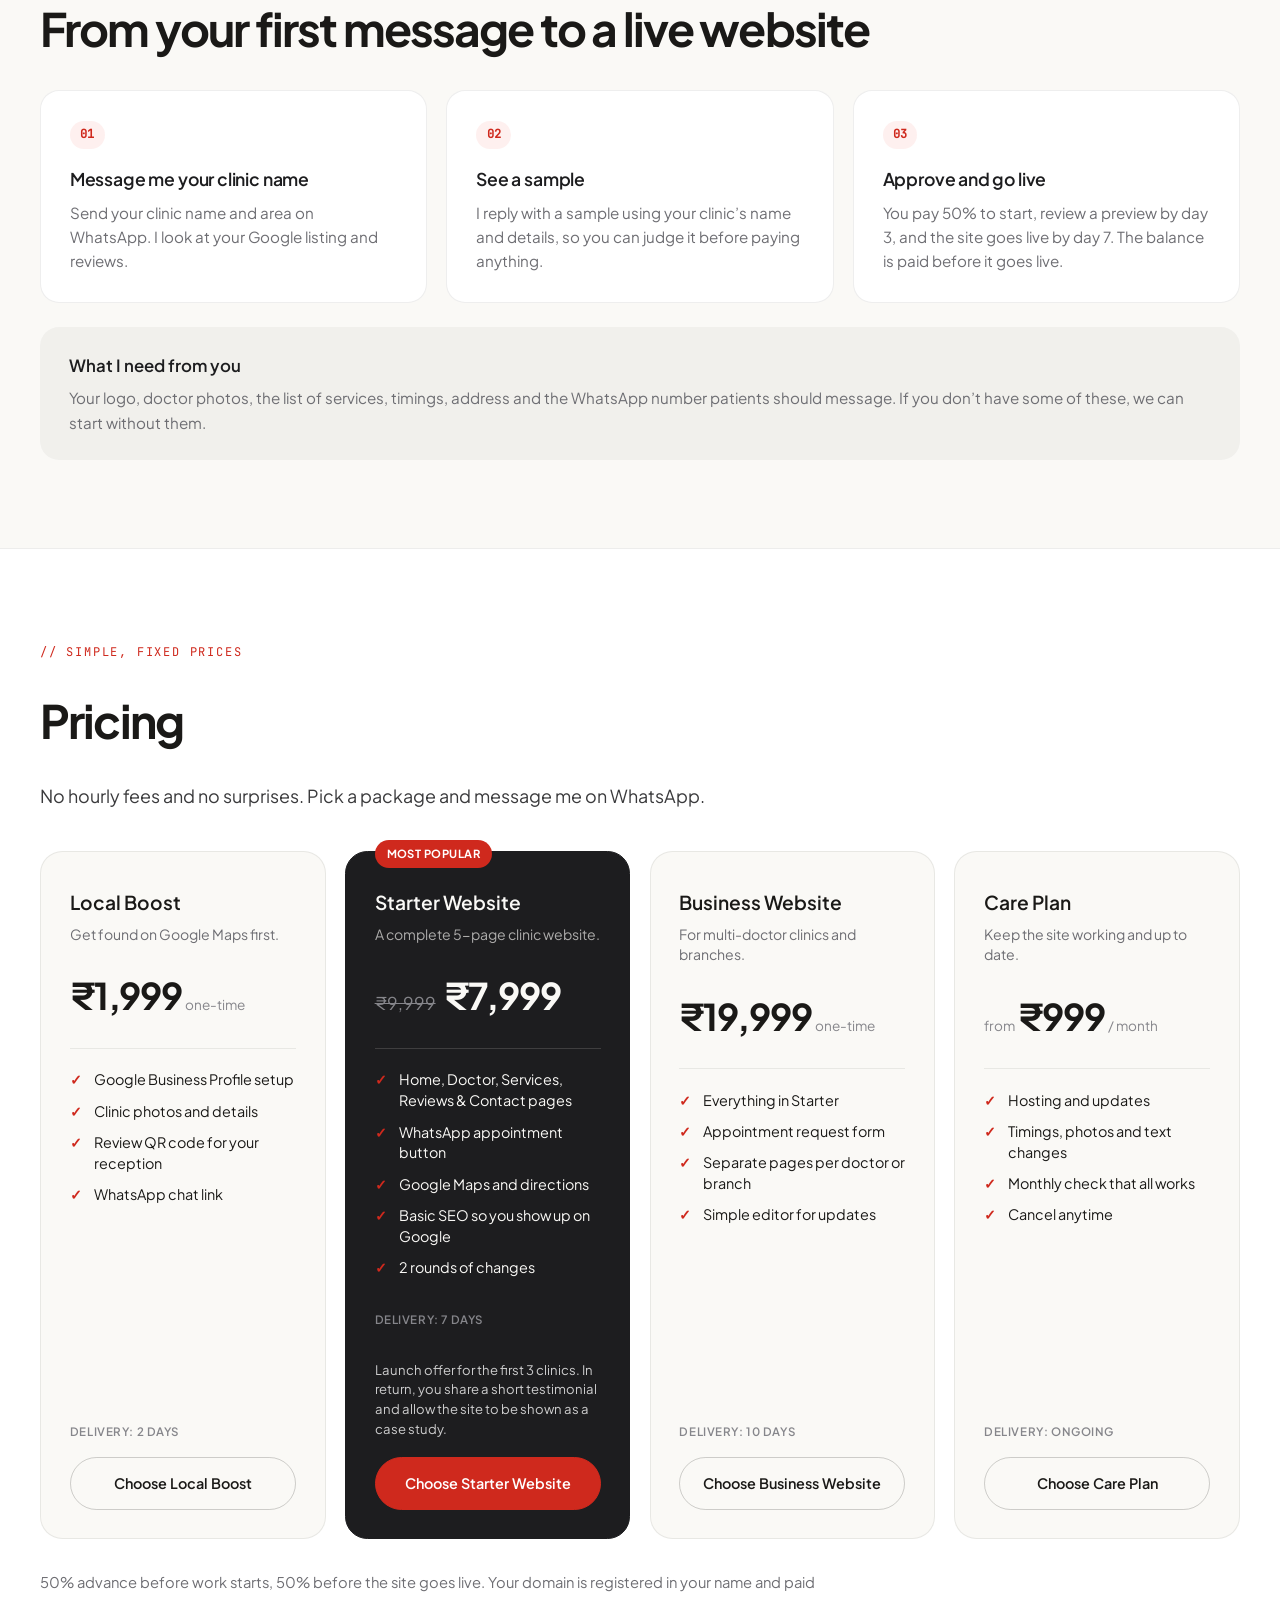
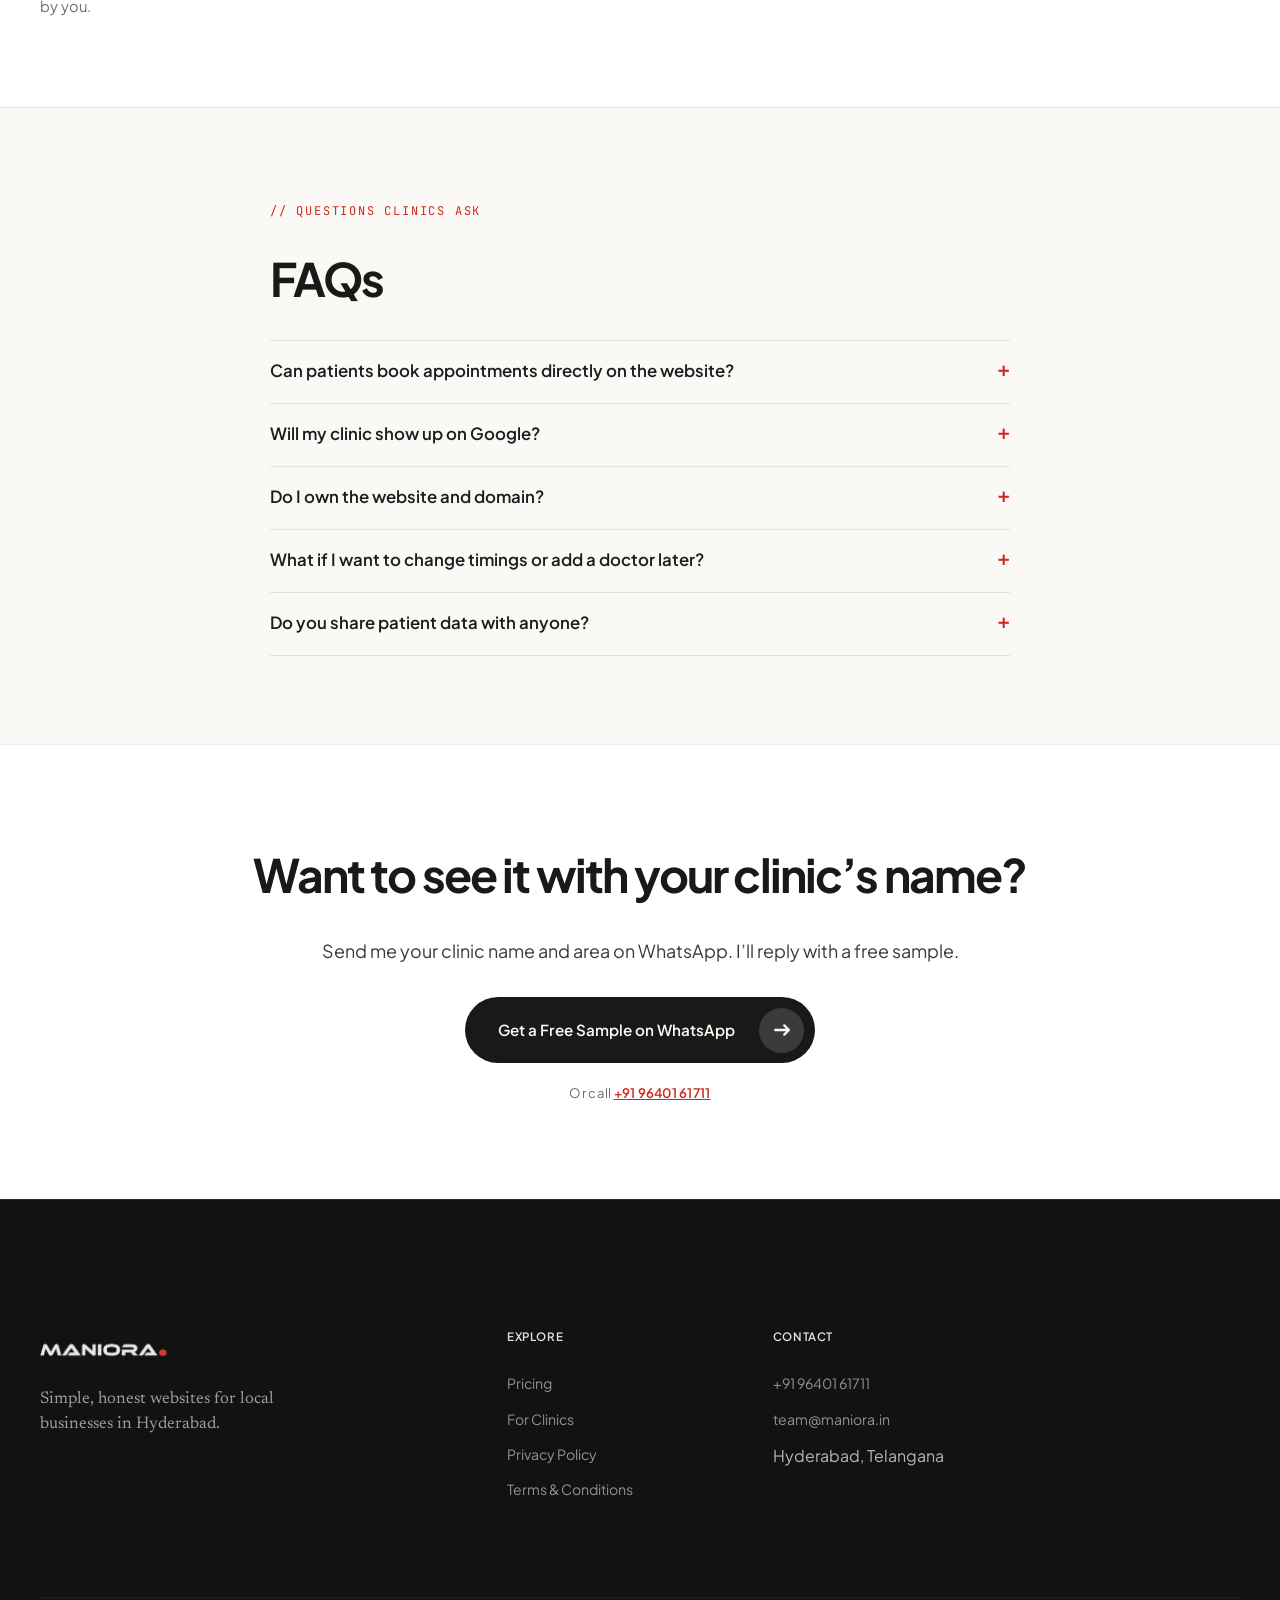
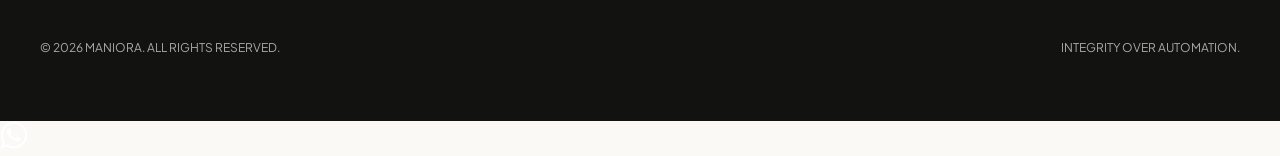
==== commit a6ae6c21: "Add Clinics to navigation; fix established year to 2025 Co-Authored-By: Claude Sonnet 5.5 <noreply@a" ====
--- a/clinics/index.html
+++ b/clinics/index.html
@@ -11,7 +11,7 @@
     <meta property="og:description" content="Mobile-friendly clinic websites for Hyderabad doctors and dentists, live in 7 days from ₹7,999 (launch price for the first 3 clinics). Services, doctor profile, timings, Google Maps and a WhatsApp appointment button.">
     <meta property="og:type" content="website">
     <meta property="og:url" content="https://web.maniora.in/clinics/">
-    <meta property="og:image" content="https://web.maniora.in/assets/og-image.jpg">
+    <meta property="og:image" content="https://manoharyadavr.github.io/manioraweb/assets/og-image.jpg">
     <meta property="twitter:card" content="summary_large_image">
     <meta name="theme-color" content="#FAF9F6">
     <link rel="manifest" href="../manifest.json">
@@ -41,6 +41,7 @@
                 <a href="../#transformations">Work</a>
                 <a href="../#services">How It Works</a>
                 <a href="../#pricing">Pricing</a>
+                <a href="../clinics/">Clinics</a>
                 <a href="../#faq">FAQs</a>
                 <a href="../#contact">Contact</a>
             </div>
@@ -65,11 +66,12 @@
                 <li><a href="../#transformations" data-index="1">Work</a></li>
                 <li><a href="../#services" data-index="2">How It Works</a></li>
                 <li><a href="../#pricing" data-index="3">Pricing</a></li>
-                <li><a href="../#faq" data-index="4">FAQs</a></li>
-                <li><a href="../#contact" data-index="5">Contact</a></li>
+                <li><a href="../clinics/" data-index="4">Clinics</a></li>
+                <li><a href="../#faq" data-index="5">FAQs</a></li>
+                <li><a href="../#contact" data-index="6">Contact</a></li>
             </ul>
             <div class="expanded-footer">
-                <span class="mono-tag">EST. 2026</span>
+                <span class="mono-tag">EST. 2025</span>
                 <span class="mono-tag">MANIORA</span>
             </div>
         </div>
--- a/styles.css
+++ b/styles.css
@@ -2415,3 +2415,141 @@
 .price-offer { font-size: 0.82rem; line-height: 1.5; color: #6e6e73; margin: 0.8rem 0 0; }
 .price-offer { margin: 0.9rem 0 1.2rem; }
 .price-card--hot .price-offer { color: rgba(255,255,255,0.78); }
+
+/* Trust strip */
+.trust-strip { background: #fff; border-top: 1px solid var(--color-border-light); padding: 4.5rem 0 4rem; }
+.trust-grid { list-style: none; margin: 0; padding: 0; display: grid; grid-template-columns: repeat(4, 1fr); gap: 1.2rem; }
+.trust-grid li { display: flex; flex-direction: column; gap: 0.5rem; padding: 1.4rem 1.4rem 1.5rem; border: 1px solid var(--color-border-light); border-radius: 1.1rem; background: var(--color-bg-light); }
+.trust-grid strong { font-size: 1.05rem; font-weight: 600; color: #1d1d1f; letter-spacing: -0.01em; }
+.trust-grid span { font-size: 0.92rem; line-height: 1.55; color: #6e6e73; }
+@media (max-width: 960px) { .trust-grid { grid-template-columns: 1fr 1fr; } }
+@media (max-width: 560px) { .trust-strip { padding: 3.5rem 0 3rem; } .trust-grid { grid-template-columns: 1fr; } }
+
+/* Hero v2 */
+.hero-accent { color: var(--color-accent); }
+.hero-lead { font-size: clamp(1.05rem, 1.5vw, 1.2rem); line-height: 1.6; color: #4a4a4f; max-width: 52ch; margin: 0 0 1.4rem; }
+.hero-lead strong { color: #1d1d1f; font-weight: 600; }
+.hero-price-row { display: flex; flex-wrap: wrap; gap: 0.6rem; margin: 0 0 1.8rem; }
+.hero-chip { font-size: 0.9rem; color: #4a4a4f; background: #fff; border: 1px solid var(--color-border-light); border-radius: 100px; padding: 0.45rem 1rem; }
+.hero-chip b { color: #1d1d1f; font-weight: 700; margin-left: 0.25rem; }
+.hero-chip--main { border-color: rgba(207,41,29,0.35); }
+.hero-chip--main b { color: var(--color-accent); }
+.hero-checks { list-style: none; margin: 1.4rem 0 0; padding: 0; display: flex; flex-wrap: wrap; gap: 0.5rem 1.4rem; flex-basis: 100%; }
+.hero-checks li { font-size: 0.88rem; color: #4a4a4f; display: flex; align-items: center; gap: 0.5rem; }
+.hero-checks li::before { content: ""; width: 16px; height: 16px; border-radius: 50%; background: #22c55e url("data:image/svg+xml,%3Csvg xmlns='http://www.w3.org/2000/svg' viewBox='0 0 16 16'%3E%3Cpath d='M4.5 8.2l2.3 2.3 4.7-4.9' fill='none' stroke='white' stroke-width='1.8' stroke-linecap='round' stroke-linejoin='round'/%3E%3C/svg%3E") center/100% no-repeat; flex: none; }
+.hero-timeline { background: #fff; border: 1px solid var(--color-border-light); border-radius: 1.6rem; padding: 1.8rem 1.9rem 1.5rem; box-shadow: 0 24px 48px -20px rgba(0,0,0,0.12); }
+.ht-head { display: flex; justify-content: space-between; align-items: center; gap: 1rem; margin-bottom: 1.4rem; }
+.ht-live { font-size: 0.78rem; font-weight: 600; color: #15803d; background: rgba(34,197,94,0.12); padding: 0.3rem 0.75rem; border-radius: 100px; display: inline-flex; align-items: center; gap: 0.4rem; white-space: nowrap; }
+.ht-live i { width: 7px; height: 7px; border-radius: 50%; background: #22c55e; }
+.ht-steps { list-style: none; margin: 0; padding: 0; position: relative; }
+.ht-steps::before { content: ""; position: absolute; left: 33px; top: 14px; bottom: 14px; width: 2px; background: var(--color-border-light); }
+.ht-steps li { display: flex; gap: 1.1rem; padding: 0.7rem 0; position: relative; }
+.ht-day { flex: none; width: 68px; height: 28px; line-height: 28px; text-align: center; font-size: 0.74rem; font-weight: 700; letter-spacing: 0.04em; text-transform: uppercase; background: var(--color-bg-light); border: 1px solid var(--color-border-light); border-radius: 100px; color: #4a4a4f; position: relative; z-index: 1; }
+.ht-day--live { background: var(--color-accent); border-color: var(--color-accent); color: #fff; }
+.ht-steps strong { display: block; font-size: 1.02rem; font-weight: 600; color: #1d1d1f; letter-spacing: -0.01em; }
+.ht-steps p { margin: 0.2rem 0 0; font-size: 0.88rem; line-height: 1.5; color: #6e6e73; }
+@media (max-width: 560px) { .hero-timeline { padding: 1.4rem 1.2rem 1.1rem; } .ht-head { flex-direction: column; align-items: flex-start; } .ht-steps::before { left: 29px; } .ht-day { width: 62px; font-size: 0.72rem; } }
+
+/* Mobile polish: readable text and comfortable tap targets */
+.nav-toggle { box-sizing: content-box; padding: 15px 11px; margin-right: -11px; }
+@media (max-width: 768px) {
+    [style*="font-size: 0.68rem"], [style*="font-size: 0.7rem"], [style*="font-size: 0.72rem"], .metric-badge, .font-mono { font-size: max(0.75rem, 12px) !important; }
+    .mono-tag { font-size: max(0.75rem, 12px); }
+    main p a[href], .price-note a { display: inline-block; padding: 0.55rem 0; margin: -0.55rem 0; }
+    footer a { display: inline-block; padding: 0.5rem 0; }
+    .wa-track { min-height: 44px; }
+    .price-delivery, .price-badge { font-size: 0.75rem; }
+}
+
+/* Mobile hero refinements */
+@media (max-width: 640px) {
+    .hero-text-block .mono-tag { letter-spacing: 0.02em; font-size: 0.75rem; white-space: nowrap; }
+    #hero .display-title { font-size: clamp(2.1rem, 9.2vw, 2.7rem) !important; line-height: 1.04; margin-bottom: 1rem !important; text-wrap: balance; }
+    .hero-accent { white-space: nowrap; }
+    .hero-lead { font-size: 1rem; line-height: 1.55; margin-bottom: 1.2rem; }
+    .hero-price-row { display: grid; grid-template-columns: 1fr 1fr; gap: 0.6rem; margin-bottom: 1.4rem; }
+    .hero-chip { display: flex; flex-direction: column; gap: 0.1rem; border-radius: 1rem; padding: 0.65rem 0.9rem; font-size: 0.78rem; line-height: 1.25; }
+    .hero-chip b { margin: 0; font-size: 1.15rem; }
+    #hero .cta-container { gap: 0.7rem; }
+    #hero .btn-primary, #hero .btn-ghost { width: 100%; justify-content: center; }
+    #hero .btn-primary { font-size: 0.98rem; padding-top: 0.85rem; padding-bottom: 0.85rem; }
+    .hero-checks { gap: 0.45rem 1.1rem; margin-top: 1.1rem; }
+    .wa-float { width: 52px; height: 52px; right: 14px; bottom: 14px; }
+}
+
+.lbl-short { display: none; }
+@media (max-width: 640px) {
+    .lbl-full { display: none; }
+    .lbl-short { display: inline; }
+    #hero .cta-container { flex-wrap: wrap; flex-direction: row; align-items: stretch; }
+    #hero .btn-primary, #hero .btn-ghost { width: auto; min-width: 0; padding-left: 1.1rem; padding-right: 1.1rem; font-size: 0.95rem; white-space: nowrap; justify-content: center; }
+    #hero .btn-primary { flex: 1.35 1 0; }
+    #hero .btn-ghost { flex: 1 1 0; }
+    #hero .btn-primary .btn-icon { display: none; }
+}
+
+/* Mobile footer: two columns per row */
+@media (max-width: 768px) {
+    .footer-meta { display: grid; grid-template-columns: 1fr 1fr; gap: 2rem 1.25rem; flex-direction: unset; }
+    .footer-meta .meta-col:nth-child(3):last-child { grid-column: 1 / -1; }
+    .meta-col span:not(.mono-tag), .meta-col p { font-size: 0.86rem !important; line-height: 1.5; }
+    .meta-col { gap: 0.2rem; min-width: 0; }
+    .meta-col .mono-tag { margin-bottom: 0.5rem; }
+    .meta-col a { font-size: 0.86rem; overflow-wrap: anywhere; }
+    .footer-layout { gap: 2.5rem; }
+}
+
+/* Mobile footer: compact spacing */
+@media (max-width: 768px) {
+    .main-footer { padding: 2.75rem 0 5rem 0; }
+    .footer-layout { gap: 1.75rem; margin-bottom: 1.75rem; }
+    .footer-logo-img { height: 30px; }
+    .footer-tagline { font-size: 0.98rem; margin-top: 0.7rem; max-width: 32ch; }
+    .footer-meta { gap: 1.5rem 1.25rem; }
+    .meta-col { gap: 0; }
+    .meta-col .mono-tag { margin-bottom: 0.3rem; }
+    footer .meta-col a, .meta-col span:not(.mono-tag) { padding: 0.42rem 0; line-height: 1.35; }
+    .footer-bottom { padding-top: 1.25rem; gap: 0.5rem; }
+    .footer-bottom span { line-height: 1.4; }
+}
+
+/* Mobile testimonials: swipeable row, cards side by side */
+@media (max-width: 640px) {
+    #testimonials { padding: 4.5rem 0 4rem !important; }
+    .testimonial-row { display: flex !important; flex-wrap: nowrap; gap: 0.9rem !important; overflow-x: auto; scroll-snap-type: x mandatory; -webkit-overflow-scrolling: touch; margin: 0 -1.5rem; padding: 0.25rem 1.5rem 1rem; scroll-padding: 0 1.5rem; scrollbar-width: none; }
+    .testimonial-row::-webkit-scrollbar { display: none; }
+    .testimonial-row > figure { flex: 0 0 82%; scroll-snap-align: start; padding: 1.4rem !important; gap: 1.2rem !important; }
+    .testimonial-row blockquote { font-size: 1.02rem !important; line-height: 1.5 !important; }
+}
+
+/* Mobile timeline: swipeable step cards */
+@media (max-width: 640px) {
+    .hero-timeline { padding: 1.3rem 0 1rem; overflow: hidden; }
+    .ht-head { padding: 0 1.2rem; flex-direction: row; align-items: center; flex-wrap: wrap; margin-bottom: 1rem; }
+    .ht-steps { display: flex; gap: 0.75rem; overflow-x: auto; scroll-snap-type: x mandatory; -webkit-overflow-scrolling: touch; padding: 0.2rem 1.2rem 0.6rem; scroll-padding: 0 1.2rem; scrollbar-width: none; }
+    .ht-steps::-webkit-scrollbar { display: none; }
+    .ht-steps::before { display: none; }
+    .ht-steps li { flex: 0 0 80%; scroll-snap-align: start; flex-direction: column; gap: 0.8rem; padding: 1rem 1rem 1.1rem; background: var(--color-bg-light); border: 1px solid var(--color-border-light); border-radius: 1.1rem; }
+    .ht-day { width: auto; align-self: flex-start; padding: 0 0.85rem; background: #fff; }
+    .ht-day--live { background: var(--color-accent); }
+    .ht-steps strong { font-size: 1rem; }
+    .ht-steps li:last-child { border-color: rgba(207,41,29,0.3); }
+}
+.hero-grid > *, .hero-meta-block, .hero-timeline { min-width: 0; max-width: 100%; }
+
+/* Mobile timeline v3: flat, full width, 2x2 grid */
+@media (max-width: 768px) {
+    .hero-grid { padding-left: 1.5rem; padding-right: 1.5rem; }
+}
+@media (max-width: 640px) {
+    .hero-timeline { background: transparent; border: 0; box-shadow: none; border-radius: 0; padding: 0; overflow: visible; }
+    .ht-head { padding: 0; margin-bottom: 0.9rem; flex-direction: row; flex-wrap: nowrap; justify-content: space-between; align-items: center; }
+    .ht-head .mono-tag { font-size: 0.75rem; letter-spacing: 0.02em; white-space: nowrap; }
+    .ht-live { font-size: 0.72rem; padding: 0.25rem 0.6rem; }
+    .ht-steps { display: grid; grid-template-columns: 1fr 1fr; gap: 0.7rem; overflow: visible; padding: 0; scroll-snap-type: none; }
+    .ht-steps li { flex: none; padding: 0.9rem 0.85rem 1rem; gap: 0.6rem; background: #fff; }
+    .ht-steps strong { font-size: 0.95rem; line-height: 1.25; }
+    .ht-steps p { font-size: 0.82rem; line-height: 1.45; }
+    .ht-day { background: var(--color-bg-light); }
+    .ht-day--live { background: var(--color-accent); }
+}
